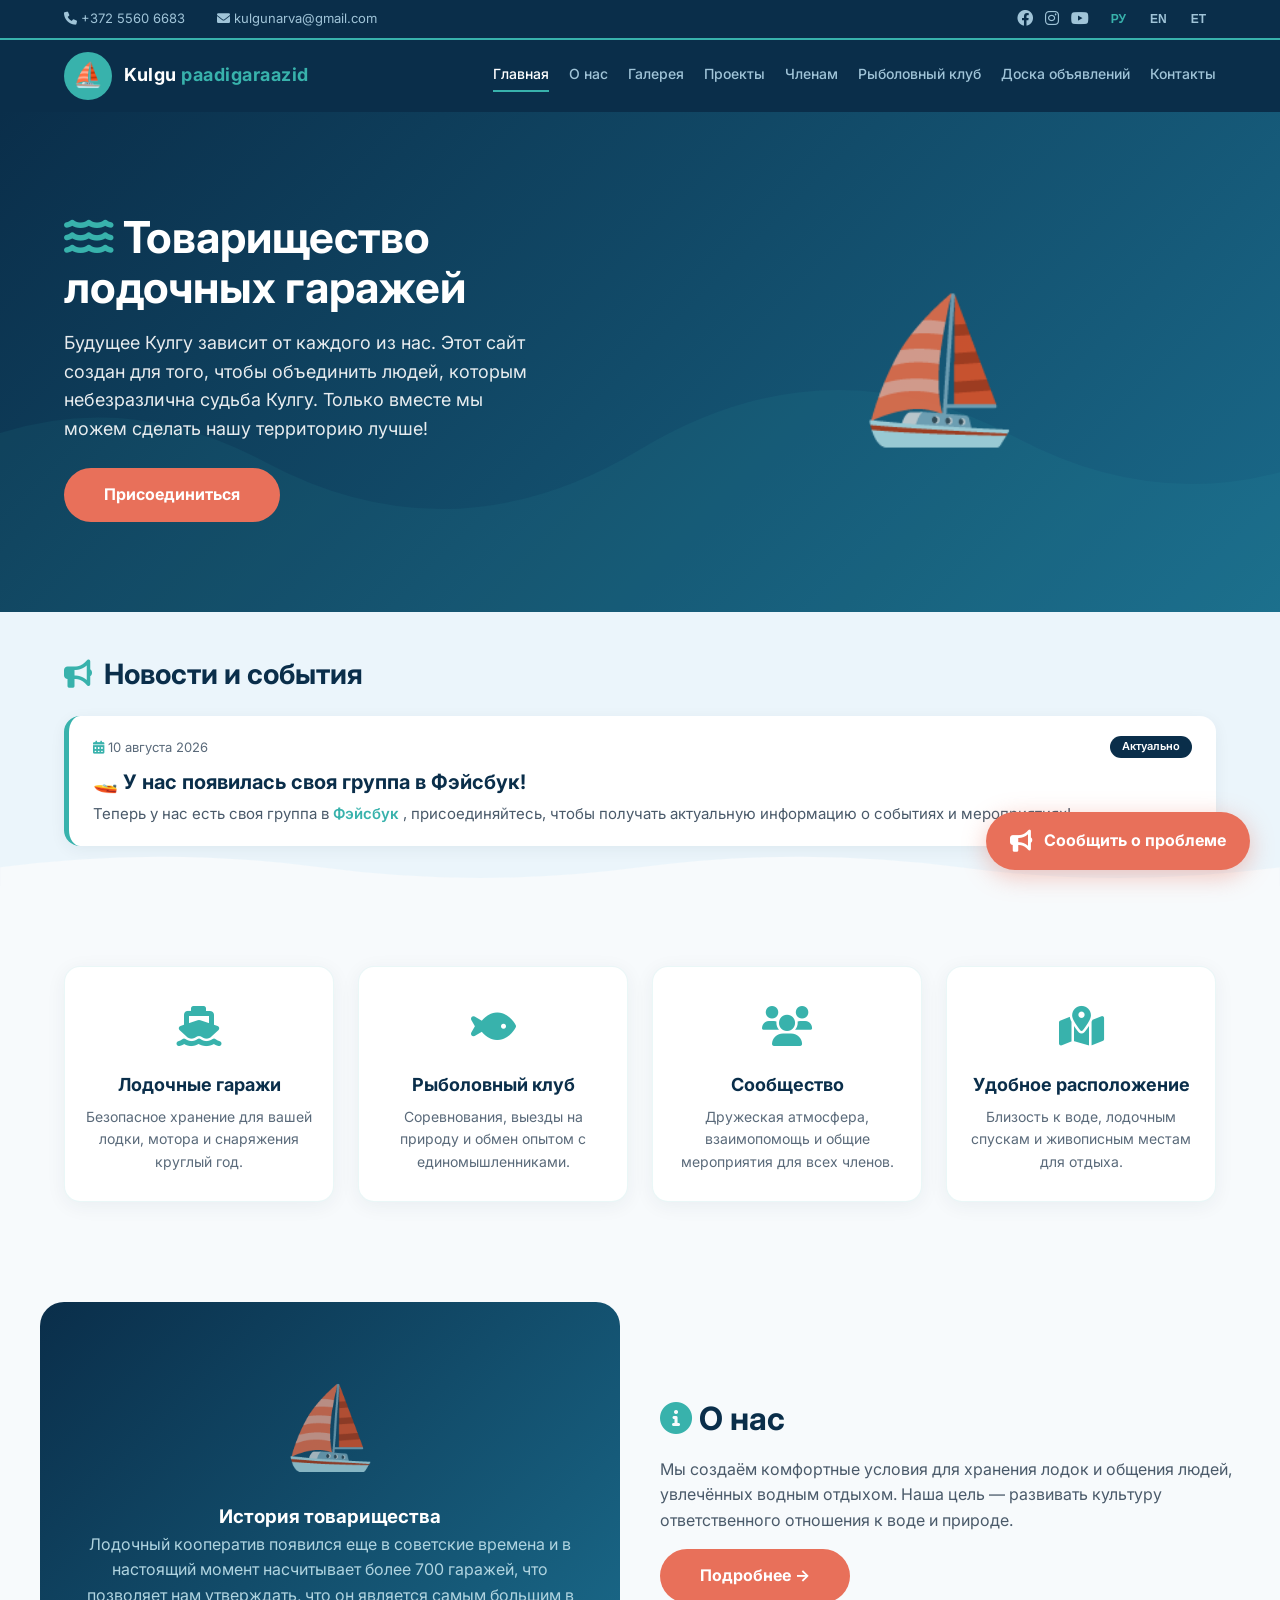
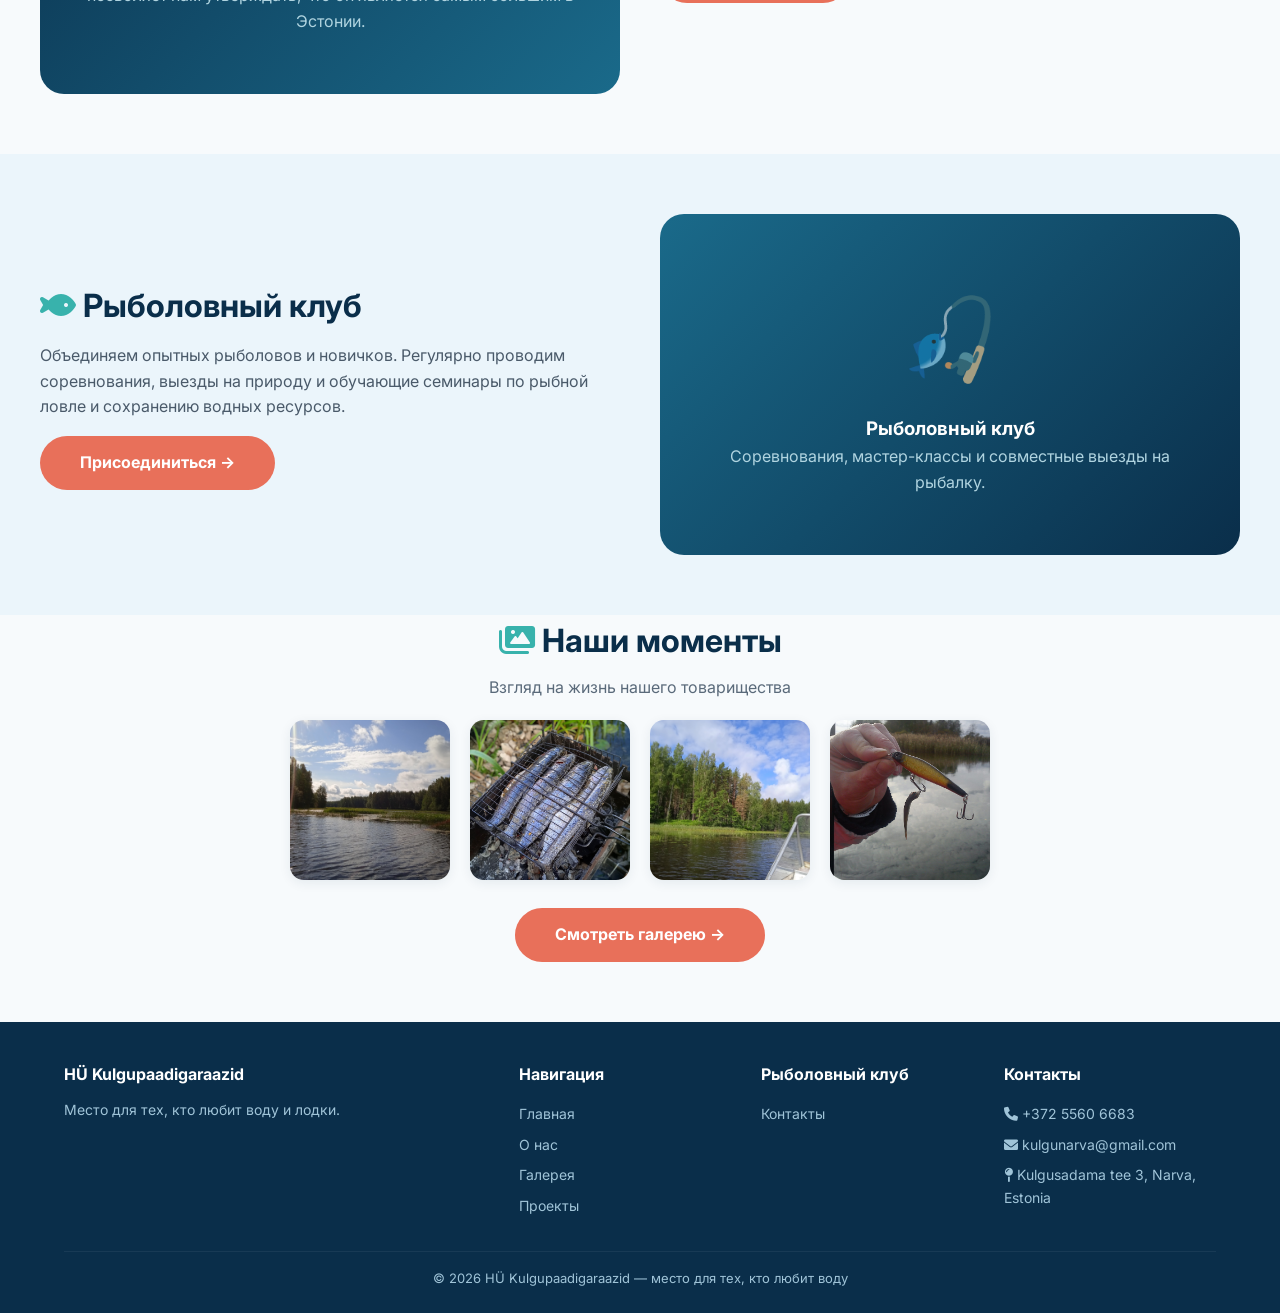
==== index.html @ 2aa431a0 "Update index.html" ====
<!DOCTYPE html>
<html lang="ru">
<head>
    <meta charset="UTF-8" />
    <meta name="viewport" content="width=device-width, initial-scale=1.0" />
    <title>HÜ Kulgu paadigaraazid — Товарищество лодочных гаражей</title>
    <link rel="icon" href="data:image/svg+xml,<svg xmlns='http://www.w3.org/2000/svg' viewBox='0 0 100 100'><text y='.9em' font-size='90'>⛵</text></svg>" />
    <link rel="preconnect" href="https://fonts.googleapis.com" />
    <link href="https://fonts.googleapis.com/css2?family=Inter:wght@400;500;600;700&display=swap" rel="stylesheet" />
    <link rel="stylesheet" href="https://cdnjs.cloudflare.com/ajax/libs/font-awesome/6.0.0-beta3/css/all.min.css" />
    <link rel="stylesheet" href="style.css" />
</head>
<body>

    <!-- ===== TOP BAR ===== -->
    <div class="top-bar">
        <div class="container">
            <div class="top-bar-left">
                <a href="#"><i class="fas fa-phone"></i> +372 5560 6683</a>
                <a href="#"><i class="fas fa-envelope"></i> kulgunarva@gmail.com</a>
            </div>
            <div class="top-bar-right">
                <div class="social-icons">
                    <a href="https://www.facebook.com/groups/2171012990297411" target="_blank"><i class="fab fa-facebook"></i></a>
                    <a href="#" target="_blank"><i class="fab fa-instagram"></i></a>
                    <a href="#" target="_blank"><i class="fab fa-youtube"></i></a>
                </div>
                <div class="lang-switch">
                    <button class="lang-btn active" data-lang="ru">РУ</button>
                    <button class="lang-btn" data-lang="en">EN</button>
                    <button class="lang-btn" data-lang="et">ET</button>
                </div>
            </div>
        </div>
    </div>

    <!-- ===== HEADER ===== -->
    <header>
        <div class="container header-inner">
            <a href="index.html" class="logo">
                <div class="logo-icon">⛵</div>
                <div class="logo-text">Kulgu<span> paadigaraazid</span></div>
            </a>
            <nav>
                <a href="index.html" class="active" data-key="nav_home">Главная</a>
                <a href="about.html" data-key="nav_about">О нас</a>
                <a href="gallery.html" data-key="nav_gallery">Галерея</a>
                <a href="projects.html" data-key="nav_projects">Проекты</a>
                <a href="members.html" data-key="nav_members">Членам</a>
                <a href="fishing-club.html" data-key="nav_fishing">Рыболовный клуб</a>
                <a href="board.html" data-key="nav_board">Доска объявлений</a>
                <a href="contacts.html" data-key="nav_contacts">Контакты</a>
            </nav>
        </div>
    </header>

    <!-- ===== HERO ===== -->
    <section class="hero">
        <div class="container">
            <div class="hero-content">
                <h1><i class="fas fa-water"></i> <span data-key="hero_title">Товарищество лодочных гаражей</span></h1>
                <p data-key="hero_desc">Будущее Кулгу зависит от каждого из нас. Этот сайт создан для того, чтобы объединить людей, которым небезразлична судьба Кулгу. Только вместе мы можем сделать нашу территорию лучше!</p>
                <a href="https://www.facebook.com/groups/2171012990297411" class="btn" data-key="hero_btn">Присоединиться</a>
            </div>
            <div class="hero-image">⛵</div>
        </div>
    </section>

    <!-- ===== НОВОСТНОЙ БЛОК (ОДНО ВЫТЯНУТОЕ ОКНО) ===== -->
    <section style="padding: 40px 0; background: #EBF5FB;">
        <div class="container">
            <h2 style="font-size:28px; color:#0A2E4A; display:flex; align-items:center; gap:12px; margin-bottom:20px;">
                <i class="fas fa-bullhorn" style="color:#38B2AC;"></i> 
                <span data-key="news_title">Новости и события</span>
            </h2>

            <div style="background:#fff; border-radius:16px; padding:20px 24px; box-shadow:0 4px 16px rgba(10,46,74,0.06); border-left:5px solid #38B2AC;">
                <div style="display:flex; justify-content:space-between; align-items:center; flex-wrap:wrap; gap:8px;">
                    <span style="font-size:13px; color:#5A6A7A;"><i class="fas fa-calendar-alt" style="color:#38B2AC;"></i> <span data-key="news_date">10 августа 2026</span></span>
                    <span style="background:#0A2E4A; color:#fff; font-size:11px; padding:2px 12px; border-radius:12px; font-weight:600;" data-key="news_tag">Актуально</span>
                </div>
                <h3 style="font-size:20px; color:#0A2E4A; margin:8px 0 4px;" data-key="news_title_main">🚤 У нас появилась своя группа в Фэйсбук!</h3>
                <p style="font-size:15px; color:#4A5A6A; margin:0;">
                    <span data-key="news_desc_main">Теперь у нас есть своя группа в </span>
                    <a href="https://www.facebook.com/groups/2171012990297411" target="_blank" style="color:#38B2AC; text-decoration:none; font-weight:600;">
                        <span data-key="news_facebook">Фэйсбук</span>
                    </a>
                    <span data-key="news_desc_end">, присоединяйтесь, чтобы получать актуальную информацию о событиях и мероприятиях!</span>
                </p>
            </div>
        </div>
    </section>

    <!-- ===== FEATURES ===== -->
    <section class="wave-section">
        <div class="container">
            <div class="features">
                <div class="feature-card">
                    <span class="icon"><i class="fas fa-ship"></i></span>
                    <h3 data-key="feat_garages">Лодочные гаражи</h3>
                    <p data-key="feat_garages_desc">Безопасное хранение для вашей лодки, мотора и снаряжения круглый год.</p>
                </div>
                <div class="feature-card">
                    <span class="icon"><i class="fas fa-fish"></i></span>
                    <h3 data-key="feat_fishing">Рыболовный клуб</h3>
                    <p data-key="feat_fishing_desc">Соревнования, выезды на природу и обмен опытом с единомышленниками.</p>
                </div>
                <div class="feature-card">
                    <span class="icon"><i class="fas fa-users"></i></span>
                    <h3 data-key="feat_community">Сообщество</h3>
                    <p data-key="feat_community_desc">Дружеская атмосфера, взаимопомощь и общие мероприятия для всех членов.</p>
                </div>
                <div class="feature-card">
                    <span class="icon"><i class="fas fa-map-marked-alt"></i></span>
                    <h3 data-key="feat_location">Удобное расположение</h3>
                    <p data-key="feat_location_desc">Близость к воде, лодочным спускам и живописным местам для отдыха.</p>
                </div>
            </div>
        </div>
    </section>

    <!-- ===== SPLIT SECTION: О НАС ===== -->
    <section>
        <div class="container split-section">
            <div class="split-image">
                <div class="big-icon">⛵</div>
                <h3 style="color:#fff; margin-top:12px;" data-key="split_title">История товарищества</h3>
                <p style="color:#B0D4E0;" data-key="split_desc">Лодочный кооператив появился еще в советские времена и в настоящий момент насчитывает более 700 гаражей, что позволяет нам утверждать, что он является самым большим в Эстонии.</p>
            </div>
            <div class="split-text">
                <h2><i class="fas fa-info-circle"></i> <span data-key="split_about_title">О нас</span></h2>
                <p data-key="split_about_text">Мы создаём комфортные условия для хранения лодок и общения людей, увлечённых водным отдыхом. Наша цель — развивать культуру ответственного отношения к воде и природе.</p>
                <a href="about.html" class="btn" data-key="split_about_btn">Подробнее →</a>
            </div>
        </div>
    </section>

    <!-- ===== SPLIT SECTION: РЫБОЛОВНЫЙ КЛУБ (reverse) ===== -->
    <section style="background:#EBF5FB;">
        <div class="container split-section reverse">
            <div class="split-image" style="background:linear-gradient(135deg, #1A6A8A, #0A2E4A);">
                <div class="big-icon">🎣</div>
                <h3 style="color:#fff; margin-top:12px;" data-key="split_fishing_title">Рыболовный клуб</h3>
                <p style="color:#B0D4E0;" data-key="split_fishing_desc">Соревнования, мастер-классы и совместные выезды на рыбалку.</p>
            </div>
            <div class="split-text">
                <h2><i class="fas fa-fish"></i> <span data-key="split_fishing_about">Рыболовный клуб</span></h2>
                <p data-key="split_fishing_text">Объединяем опытных рыболовов и новичков. Регулярно проводим соревнования, выезды на природу и обучающие семинары по рыбной ловле и сохранению водных ресурсов.</p>
                <a href="fishing-club.html" class="btn" data-key="split_fishing_btn">Присоединиться →</a>
            </div>
        </div>
    </section>

    <!-- ===== GALLERY PREVIEW ===== -->
    <section style="padding-bottom: 60px;">
        <div class="container" style="text-align:center;">
            <h2 style="font-size:32px; color:#0A2E4A; margin-bottom:8px;"><i class="fas fa-images" style="color:#38B2AC;"></i> <span data-key="gallery_preview_title">Наши моменты</span></h2>
            <p style="color:#5A6A7A; margin-bottom:20px;" data-key="gallery_preview_desc">Взгляд на жизнь нашего товарищества</p>
            <div style="display: grid; grid-template-columns: repeat(4, 1fr); gap: 20px; max-width: 700px; margin: 0 auto 28px;">
                <div style="overflow: hidden; border-radius: 14px; box-shadow: 0 3px 12px rgba(10, 46, 74, 0.08); aspect-ratio: 1 / 1;">
                    <img src="img/2.jpg" alt="Фото 1" style="width:100%; height:100%; object-fit:cover; display:block;" />
                </div>
                <div style="overflow: hidden; border-radius: 14px; box-shadow: 0 3px 12px rgba(10, 46, 74, 0.08); aspect-ratio: 1 / 1;">
                    <img src="img/1.jpg" alt="Фото 2" style="width:100%; height:100%; object-fit:cover; display:block;" />
                </div>
                <div style="overflow: hidden; border-radius: 14px; box-shadow: 0 3px 12px rgba(10, 46, 74, 0.08); aspect-ratio: 1 / 1;">
                    <img src="img/3.jpg" alt="Фото 3" style="width:100%; height:100%; object-fit:cover; display:block;" />
                </div>
                <div style="overflow: hidden; border-radius: 14px; box-shadow: 0 3px 12px rgba(10, 46, 74, 0.08); aspect-ratio: 1 / 1;">
                    <img src="img/4.jpg" alt="Фото 4" style="width:100%; height:100%; object-fit:cover; display:block;" />
                </div>
            </div>
            <a href="gallery.html" class="btn" data-key="gallery_preview_btn">Смотреть галерею →</a>
        </div>
    </section>

    <!-- ===== FOOTER ===== -->
    <footer>
        <div class="container">
            <div class="footer-grid">
                <div>
                    <h4>HÜ Kulgupaadigaraazid</h4>
                    <p style="font-size:14px; color:#A0C4D8;">Место для тех, кто любит воду и лодки.</p>
                </div>
                <div>
                    <h4 data-key="footer_nav">Навигация</h4>
                    <a href="index.html" data-key="nav_home">Главная</a>
                    <a href="about.html" data-key="nav_about">О нас</a>
                    <a href="gallery.html" data-key="nav_gallery">Галерея</a>
                    <a href="projects.html" data-key="nav_projects">Проекты</a>
                </div>
                <div>
                    <h4 data-key="footer_association">Рыболовный клуб</h4>
                    <a href="contacts.html" data-key="nav_contacts">Контакты</a>
                </div>
                <div>
                    <h4 data-key="footer_contact">Контакты</h4>
                    <a href="#"><i class="fas fa-phone"></i> +372 5560 6683</a>
                    <a href="#"><i class="fas fa-envelope"></i> kulgunarva@gmail.com</a>
                    <a href="#"><i class="fas fa-map-pin"></i> Kulgusadama tee 3, Narva, Estonia</a>
                </div>
            </div>
            <div class="copyright">
                © 2026 HÜ Kulgupaadigaraazid — <span data-key="footer_tagline">место для тех, кто любит воду</span>
            </div>
        </div>
    </footer>

    <!-- ===== ПЛАВАЮЩАЯ КНОПКА ===== -->
    <a href="report.html" class="floating-report-btn">
        <i class="fas fa-bullhorn"></i>
        <span data-key="report_btn">Сообщить о проблеме</span>
    </a>

    <script>
        // ===== МУЛЬТИЯЗЫЧНОСТЬ =====
        const translations = {
            ru: {
                nav_home: 'Главная',
                nav_about: 'О нас',
                nav_gallery: 'Галерея',
                nav_projects: 'Проекты',
                nav_members: 'Членам',
                nav_fishing: 'Рыболовный клуб',
                nav_board: 'Доска объявлений',
                nav_contacts: 'Контакты',
                hero_title: 'Товарищество лодочных гаражей',
                hero_desc: 'Будущее Кулгу зависит от каждого из нас. Этот сайт создан для того, чтобы объединить людей, которым небезразлична судьба Кулгу. Только вместе мы можем сделать нашу территорию лучше!',
                hero_btn: 'Присоединиться',
                feat_garages: 'Лодочные гаражи',
                feat_garages_desc: 'Безопасное хранение для вашей лодки, мотора и снаряжения круглый год.',
                feat_fishing: 'Рыболовный клуб',
                feat_fishing_desc: 'Соревнования, выезды на природу и обмен опытом с единомышленниками.',
                feat_community: 'Сообщество',
                feat_community_desc: 'Дружеская атмосфера, взаимопомощь и общие мероприятия для всех членов.',
                feat_location: 'Удобное расположение',
                feat_location_desc: 'Близость к воде, лодочным спускам и живописным местам для отдыха.',
                split_title: 'История товарищества',
                split_desc: 'Лодочный кооператив появился еще в советские времена и в настоящий момент насчитывает более 700 гаражей, что позволяет нам утверждать, что он является самым большим в Эстонии.',
                split_about_title: 'О нас',
                split_about_text: 'Мы создаём комфортные условия для хранения лодок и общения людей, увлечённых водным отдыхом. Наша цель — развивать культуру ответственного отношения к воде и природе.',
                split_about_btn: 'Подробнее →',
                split_fishing_title: 'Рыболовный клуб',
                split_fishing_desc: 'Соревнования, мастер-классы и совместные выезды на рыбалку.',
                split_fishing_about: 'Рыболовный клуб',
                split_fishing_text: 'Объединяем опытных рыболовов и новичков. Регулярно проводим соревнования, выезды на природу и обучающие семинары по рыбной ловле и сохранению водных ресурсов.',
                split_fishing_btn: 'Присоединиться →',
                gallery_preview_title: 'Наши моменты',
                gallery_preview_desc: 'Взгляд на жизнь нашего товарищества',
                gallery_preview_btn: 'Смотреть галерею →',
                footer_nav: 'Навигация',
                footer_association: 'Рыболовный клуб',
                footer_contact: 'Контакты',
                footer_tagline: 'место для тех, кто любит воду',
                report_btn: 'Сообщить о проблеме',
                // ===== НОВОСТНОЙ БЛОК =====
                news_title: 'Новости и события',
                news_date: '10 августа 2026',
                news_tag: 'Актуально',
                news_title_main: '🚤 У нас появилась своя группа в Фэйсбук!',
                news_desc_main: 'Теперь у нас есть своя группа в ',
                news_facebook: 'Фэйсбук',
                news_desc_end: ', присоединяйтесь, чтобы получать актуальную информацию о событиях и мероприятиях!'
            },
            en: {
                nav_home: 'Home',
                nav_about: 'About',
                nav_gallery: 'Gallery',
                nav_projects: 'Projects',
                nav_members: 'For Members',
                nav_fishing: 'Fishing Club',
                nav_board: 'Board',
                nav_contacts: 'Contacts',
                hero_title: 'Boat Garage Association',
                hero_desc: "Kulgu's future depends on each and every one of us. This website was created to bring together people who care about the future of Kulgu. Only by working together can we make our community a better place!",
                hero_btn: 'Join',
                feat_garages: 'Boat Garages',
                feat_garages_desc: 'Safe storage for your boat, engine and equipment all year round.',
                feat_fishing: 'Fishing Club',
                feat_fishing_desc: 'Competitions, trips to nature and exchange of experience with like-minded people.',
                feat_community: 'Community',
                feat_community_desc: 'Friendly atmosphere, mutual assistance and joint events for all members.',
                feat_location: 'Convenient Location',
                feat_location_desc: 'Proximity to water, boat launches and picturesque spots for recreation.',
                split_title: 'History of the Association',
                split_desc: 'Founded during the Soviet era, the boat cooperative now comprises more than 700 boat garages, making it the largest of its kind in Estonia.',
                split_about_title: 'About Us',
                split_about_text: 'We create comfortable conditions for storing boats and communication of people passionate about water recreation. Our goal is to develop a culture of responsible attitude to water and nature.',
                split_about_btn: 'Read more →',
                split_fishing_title: 'Fishing Club',
                split_fishing_desc: 'Competitions, master classes and joint fishing trips.',
                split_fishing_about: 'Fishing Club',
                split_fishing_text: 'Uniting experienced fishermen and beginners. We regularly hold competitions, trips to nature and training seminars on fishing and conservation of water resources.',
                split_fishing_btn: 'Join →',
                gallery_preview_title: 'Our Moments',
                gallery_preview_desc: 'A look at the life of our association',
                gallery_preview_btn: 'View gallery →',
                footer_nav: 'Navigation',
                footer_association: 'Fishing Club',
                footer_contact: 'Contacts',
                footer_tagline: 'a place for those who love water',
                report_btn: 'Report a problem',
                // ===== NEWS BLOCK =====
                news_title: 'News and Events',
                news_date: 'August 10, 2026',
                news_tag: 'Actual',
                news_title_main: '🚤 We have our own Facebook group!',
                news_desc_main: 'We now have our own group on ',
                news_facebook: 'Facebook',
                news_desc_end: ', join us to stay updated on events and activities!'
            },
            et: {
                nav_home: 'Avaleht',
                nav_about: 'Meist',
                nav_gallery: 'Galerii',
                nav_projects: 'Projektid',
                nav_members: 'Liikmetele',
                nav_fishing: 'Kalastusklubi',
                nav_board: 'Kuulutuste tahvel',
                nav_contacts: 'Kontaktid',
                hero_title: 'Kulgupaadigaraazide ühistu',
                hero_desc: 'Kulgu tulevik sõltub meist kõigist. See veebileht on loodud selleks, et tuua kokku inimesed, kellele Kulgu käekäik läheb korda. Ainult üheskoos suudame muuta meie ühise kodukoha paremaks!',
                hero_btn: 'Liitu',
                feat_garages: 'Paadigaraažid',
                feat_garages_desc: 'Turvaline hoiukoht teie paadile, mootorile ja varustusele aastaringselt.',
                feat_fishing: 'Kalastusklubi',
                feat_fishing_desc: 'Võistlused, loodusretked ja kogemuste vahetus mõttekaaslastega.',
                feat_community: 'Kogukond',
                feat_community_desc: 'Sõbralik õhkkond, vastastikune abi ja ühised üritused kõigile liikmetele.',
                feat_location: 'Mugav asukoht',
                feat_location_desc: 'Lähedus veele, paadisildadele ja maalilistele puhkepaikadele.',
                split_title: 'Ühistu ajalugu',
                split_desc: 'Nõukogude ajal rajatud paadigaraažide ühistusse kuulub tänapäeval üle 700 garaaži, mistõttu võib seda pidada Eesti suurimaks paadigaraažide ühistuks.',
                split_about_title: 'Meist',
                split_about_text: 'Loome mugavaid tingimusi paatide hoidmiseks ja veespordist huvitatud inimeste suhtlemiseks. Meie eesmärk on arendada vastutustundlikku suhtumist vette ja loodusesse.',
                split_about_btn: 'Loe edasi →',
                split_fishing_title: 'Kalastusklubi',
                split_fishing_desc: 'Võistlused, meistriklassid ja ühised kalareisid.',
                split_fishing_about: 'Kalastusklubi',
                split_fishing_text: 'Ühendame kogenud kalastajaid ja algajaid. Korraldame regulaarselt võistlusi, loodusretki ja koolitusseminare kalapüügi ja veekogude kaitse teemadel.',
                split_fishing_btn: 'Liitu →',
                gallery_preview_title: 'Meie hetked',
                gallery_preview_desc: 'Pilguheit meie ühistu ellu',
                gallery_preview_btn: 'Vaata galeriid →',
                footer_nav: 'Navigatsioon',
                footer_association: 'Kalastusklubi',
                footer_contact: 'Kontaktid',
                footer_tagline: 'koht neile, kes armastavad vett',
                report_btn: 'Teata probleemist',
                // ===== UUDISED =====
                news_title: 'Uudised ja sündmused',
                news_date: '10. august 2026',
                news_tag: 'Aktuaalne',
                news_title_main: '🚤 Meil on oma Facebooki grupp!',
                news_desc_main: 'Meil on nüüd oma grupp ',
                news_facebook: 'Facebookis',
                news_desc_end: ', liitu, et olla kursis sündmuste ja tegevustega!'
            }
        };

        let currentLang = 'ru';

        function setLanguage(lang) {
            currentLang = lang;
            const t = translations[lang];
            document.querySelectorAll('[data-key]').forEach(el => {
                const key = el.getAttribute('data-key');
                if (t[key]) {
                    el.textContent = t[key];
                }
            });
            document.querySelectorAll('.lang-btn').forEach(btn => {
                btn.classList.toggle('active', btn.getAttribute('data-lang') === lang);
            });
            document.documentElement.lang = lang;
            localStorage.setItem('preferredLanguage', lang);
        }

        document.addEventListener('DOMContentLoaded', function() {
            const savedLang = localStorage.getItem('preferredLanguage');
            if (savedLang && translations[savedLang]) {
                setLanguage(savedLang);
            } else {
                setLanguage('ru');
            }
        });

        document.querySelectorAll('.lang-btn').forEach(btn => {
            btn.addEventListener('click', () => {
                setLanguage(btn.getAttribute('data-lang'));
            });
        });
    </script>
</body>
</html>
---- style.css ----
/* ===== FONTS ===== */
@import url('https://fonts.googleapis.com/css2?family=Inter:wght@400;500;600;700&display=swap');

/* ===== RESET & BASE ===== */
* {
    margin: 0;
    padding: 0;
    box-sizing: border-box;
}
body {
    font-family: 'Inter', -apple-system, sans-serif;
    background: #F7FAFC;
    color: #1A202C;
    line-height: 1.6;
}
.container {
    max-width: 1200px;
    margin: 0 auto;
    padding: 0 24px;
}

/* ===== TOP BAR ===== */
.top-bar {
    background: #0A2E4A;
    color: #A0C4D8;
    font-size: 13px;
    padding: 6px 0;
    border-bottom: 2px solid #38B2AC;
}
.top-bar .container {
    display: flex;
    justify-content: space-between;
    align-items: center;
    flex-wrap: wrap;
    gap: 8px;
}
.top-bar a {
    color: #A0C4D8;
    text-decoration: none;
    margin-right: 16px;
    transition: 0.2s;
}
.top-bar a:hover { color: #38B2AC; }
.top-bar-left {
    display: flex;
    align-items: center;
    flex-wrap: wrap;
    gap: 4px 16px;
}
.top-bar-right {
    display: flex;
    align-items: center;
    gap: 12px;
}
.top-bar-right .social-icons {
    display: flex;
    gap: 12px;
}
.top-bar-right .social-icons a {
    color: #A0C4D8;
    font-size: 16px;
    transition: 0.2s;
    margin: 0;
}
.top-bar-right .social-icons a:hover {
    color: #38B2AC;
    transform: scale(1.1);
}
.top-bar .lang-switch {
    display: flex;
    gap: 4px;
}
.top-bar .lang-btn {
    background: transparent;
    border: none;
    color: #A0C4D8;
    padding: 0 10px;
    cursor: pointer;
    font-weight: 600;
    font-size: 12px;
    text-transform: uppercase;
    transition: 0.2s;
}
.top-bar .lang-btn.active {
    color: #38B2AC;
}
.top-bar .lang-btn:hover {
    color: #fff;
}

/* ===== HEADER ===== */
header {
    background: #0A2E4A;
    padding: 12px 0;
    position: sticky;
    top: 0;
    z-index: 100;
}
.header-inner {
    display: flex;
    justify-content: space-between;
    align-items: center;
    flex-wrap: wrap;
    gap: 16px;
}
.logo {
    display: flex;
    align-items: center;
    gap: 12px;
    text-decoration: none;
}
.logo-icon {
    width: 48px;
    height: 48px;
    background: #38B2AC;
    border-radius: 50%;
    display: flex;
    align-items: center;
    justify-content: center;
    font-size: 24px;
    color: #fff;
}
.logo-text {
    color: #fff;
    font-weight: 700;
    font-size: 18px;
    letter-spacing: 0.5px;
}
.logo-text span {
    color: #38B2AC;
}

nav {
    display: flex;
    flex-wrap: wrap;
    gap: 4px 20px;
}
nav a {
    color: #A0C4D8;
    text-decoration: none;
    font-weight: 500;
    font-size: 14px;
    transition: 0.2s;
    padding: 4px 0;
    border-bottom: 2px solid transparent;
}
nav a:hover,
nav a.active {
    color: #fff;
    border-bottom-color: #38B2AC;
}

/* ===== HERO ===== */
.hero {
    background: linear-gradient(135deg, #0A2E4A 0%, #1A6A8A 100%);
    padding: 80px 0 70px;
    color: #fff;
    position: relative;
    overflow: hidden;
    min-height: 500px;
    display: flex;
    align-items: center;
}
.hero::before {
    content: "";
    position: absolute;
    inset: 0;
    background: url("data:image/svg+xml,%3Csvg xmlns='http://www.w3.org/2000/svg' viewBox='0 0 1200 400'%3E%3Cpath d='M0 300 Q150 200 300 280 Q450 360 600 270 Q750 180 900 260 Q1050 340 1200 250 L1200 400 L0 400 Z' fill='rgba(56,178,172,0.08)'/%3E%3C/svg%3E") no-repeat bottom;
    background-size: cover;
}
.hero .container {
    position: relative;
    z-index: 2;
    display: grid;
    grid-template-columns: 1fr 1fr;
    gap: 40px;
    align-items: center;
}
.hero-content h1 {
    font-size: 44px;
    font-weight: 700;
    line-height: 1.15;
    margin-bottom: 16px;
}
.hero-content h1 i {
    color: #38B2AC;
}
.hero-content p {
    font-size: 18px;
    opacity: 0.9;
    max-width: 480px;
    margin-bottom: 24px;
}
.hero-image {
    text-align: center;
    font-size: 140px;
    opacity: 0.8;
    animation: float 4s ease-in-out infinite;
}
@keyframes float {
    0%, 100% { transform: translateY(0px) rotate(-2deg); }
    50% { transform: translateY(-16px) rotate(2deg); }
}
.hero .btn {
    background: #E8705A;
    color: #fff;
    border: none;
    padding: 14px 40px;
    border-radius: 50px;
    font-weight: 700;
    font-size: 16px;
    cursor: pointer;
    transition: 0.3s;
    display: inline-block;
    text-decoration: none;
}
.hero .btn:hover {
    background: #d45a44;
    transform: scale(1.03);
}

/* ===== BUTTONS ===== */
.btn {
    display: inline-block;
    background: #E8705A;
    color: #fff;
    padding: 14px 40px;
    border-radius: 50px;
    font-weight: 700;
    font-size: 16px;
    cursor: pointer;
    transition: 0.3s;
    text-decoration: none;
    border: none;
}
.btn:hover {
    background: #d45a44;
    transform: scale(1.03);
}

/* ===== WAVES SECTION ===== */
.wave-section {
    position: relative;
    background: #F7FAFC;
    padding: 60px 0 40px;
}
.wave-section::before {
    content: "";
    position: absolute;
    top: -40px;
    left: 0;
    right: 0;
    height: 40px;
    background: url("data:image/svg+xml,%3Csvg xmlns='http://www.w3.org/2000/svg' viewBox='0 0 1200 40'%3E%3Cpath d='M0 20 Q150 0 300 20 Q450 40 600 20 Q750 0 900 20 Q1050 40 1200 20 L1200 40 L0 40 Z' fill='%23F7FAFC'/%3E%3C/svg%3E") no-repeat top;
    background-size: cover;
}

/* ===== FEATURES ===== */
.features {
    display: grid;
    grid-template-columns: repeat(auto-fit, minmax(200px, 1fr));
    gap: 24px;
    margin-top: 20px;
}
.feature-card {
    background: #fff;
    padding: 28px 20px;
    border-radius: 16px;
    text-align: center;
    box-shadow: 0 4px 20px rgba(10, 46, 74, 0.06);
    transition: 0.3s;
    border: 1px solid rgba(56, 178, 172, 0.1);
}
.feature-card:hover {
    transform: translateY(-6px);
    box-shadow: 0 8px 32px rgba(10, 46, 74, 0.10);
    border-color: #38B2AC;
}
.feature-card .icon {
    font-size: 40px;
    color: #38B2AC;
    margin-bottom: 12px;
    display: block;
}
.feature-card h3 {
    font-size: 18px;
    color: #0A2E4A;
    margin-bottom: 6px;
}
.feature-card p {
    font-size: 14px;
    color: #5A6A7A;
}

/* ===== SPLIT SECTION ===== */
.split-section {
    display: grid;
    grid-template-columns: 1fr 1fr;
    gap: 40px;
    align-items: center;
    padding: 60px 0;
}
.split-section.reverse {
    direction: rtl;
}
.split-section.reverse > * {
    direction: ltr;
}
.split-image {
    background: linear-gradient(135deg, #0A2E4A, #1A6A8A);
    border-radius: 24px;
    padding: 60px 40px;
    color: #fff;
    text-align: center;
    min-height: 280px;
    display: flex;
    flex-direction: column;
    justify-content: center;
}
.split-image .big-icon {
    font-size: 80px;
    opacity: 0.7;
}
.split-text h2 {
    font-size: 32px;
    color: #0A2E4A;
    margin-bottom: 12px;
}
.split-text h2 i {
    color: #38B2AC;
}
.split-text p {
    color: #4A5A6A;
    margin-bottom: 16px;
}

/* ===== GALLERY PREVIEW ===== */
.gallery-preview {
    display: grid;
    grid-template-columns: repeat(4, 1fr);
    gap: 12px;
}
.gallery-preview .item {
    background: #0A2E4A;
    border-radius: 12px;
    height: 120px;
    display: flex;
    align-items: center;
    justify-content: center;
    color: #fff;
    font-size: 40px;
    opacity: 0.6;
    transition: 0.3s;
}
.gallery-preview .item:hover {
    opacity: 1;
    transform: scale(1.03);
}

/* ===== GALLERY GRID ===== */
.gallery-grid {
    display: grid;
    grid-template-columns: repeat(auto-fit, minmax(220px, 1fr));
    gap: 16px;
}
.gallery-item {
    overflow: hidden;
    border-radius: 16px;
    box-shadow: 0 4px 12px rgba(13, 59, 102, 0.06);
    transition: 0.35s;
}
.gallery-item img {
    width: 100%;
    height: 220px;
    object-fit: cover;
    display: block;
    transition: 0.4s;
}
.gallery-item:hover {
    transform: scale(1.02);
    box-shadow: 0 8px 24px rgba(13, 59, 102, 0.12);
}
.gallery-item:hover img {
    transform: scale(1.05);
}

/* ===== CONTACT ===== */
.contact-grid {
    display: grid;
    grid-template-columns: repeat(auto-fit, minmax(220px, 1fr));
    gap: 24px;
}
.contact-item {
    background: #fff;
    padding: 24px;
    border-radius: 16px;
    text-align: center;
    box-shadow: 0 4px 12px rgba(0,0,0,0.03);
    border: 1px solid rgba(46, 196, 182, 0.15);
}
.contact-item i {
    font-size: 34px;
    color: #2EC4B6;
    margin-bottom: 10px;
}
.contact-item h4 {
    font-family: 'Playfair Display', serif;
    color: #0D3B66;
    margin-bottom: 4px;
}
.contact-item a {
    color: #0D3B66;
    text-decoration: none;
}
.contact-item a:hover {
    color: #1A6A8A;
    text-decoration: underline;
}

/* ===== FOOTER ===== */
footer {
    background: #0A2E4A;
    color: #A0C4D8;
    padding: 40px 0 24px;
}
.footer-grid {
    display: grid;
    grid-template-columns: 2fr 1fr 1fr 1fr;
    gap: 30px;
    margin-bottom: 30px;
}
footer h4 {
    color: #fff;
    margin-bottom: 12px;
    font-size: 16px;
}
footer a {
    color: #A0C4D8;
    text-decoration: none;
    display: block;
    padding: 4px 0;
    font-size: 14px;
    transition: 0.2s;
}
footer a:hover { color: #38B2AC; }
.copyright {
    border-top: 1px solid rgba(255,255,255,0.06);
    padding-top: 16px;
    text-align: center;
    font-size: 13px;
}

/* ===== FLOATING REPORT BUTTON ===== */
.floating-report-btn {
    position: fixed;
    bottom: 30px;
    right: 30px;
    background: #E8705A;
    color: #fff;
    padding: 16px 24px;
    border-radius: 60px;
    font-weight: 700;
    font-size: 16px;
    text-decoration: none;
    box-shadow: 0 6px 24px rgba(232, 112, 90, 0.40);
    z-index: 999;
    display: flex;
    align-items: center;
    gap: 12px;
    transition: 0.3s;
    border: none;
    cursor: pointer;
}
.floating-report-btn:hover {
    background: #d45a44;
    transform: scale(1.05);
    box-shadow: 0 8px 32px rgba(232, 112, 90, 0.50);
}
.floating-report-btn i {
    font-size: 22px;
}

/* ===== RESPONSIVE ===== */
@media (max-width: 900px) {
    .hero .container {
        grid-template-columns: 1fr;
        text-align: center;
    }
    .hero-content p { margin: 0 auto 24px; }
    .hero-image { font-size: 80px; }
    .split-section,
    .split-section.reverse {
        grid-template-columns: 1fr;
        direction: ltr;
    }
    .footer-grid {
        grid-template-columns: 1fr 1fr !important;
    }
    .gallery-preview {
        grid-template-columns: repeat(2, 1fr);
    }
}

@media (max-width: 600px) {
    .hero-content h1 { font-size: 30px; }
    .top-bar .container {
        flex-direction: column;
        align-items: center;
        gap: 6px;
    }
    .top-bar-left {
        justify-content: center;
    }
    .top-bar-right {
        justify-content: center;
        flex-wrap: wrap;
    }
    .footer-grid {
        grid-template-columns: 1fr !important;
    }
    .gallery-preview {
        grid-template-columns: 1fr 1fr;
    }
    .gallery-preview .item { height: 80px; font-size: 28px; }
    .floating-report-btn {
        padding: 12px 16px;
        font-size: 13px;
        bottom: 16px;
        right: 16px;
        border-radius: 50px;
    }
    .floating-report-btn span {
        display: none;
    }
    .floating-report-btn i {
        font-size: 20px;
    }
}
/* ===== CONTACTS PAGE ===== */
.contacts-header {
    padding: 40px 0 20px;
}
.contacts-header h1 {
    font-size: 36px;
    color: #0A2E4A;
}
.contacts-header h1 i {
    color: #38B2AC;
}

.contacts-grid {
    display: grid;
    grid-template-columns: 1fr 1fr;
    gap: 30px;
    padding: 20px 0 60px;
}
.contacts-grid .full-width {
    grid-column: 1 / -1;
}

.contact-card {
    background: #fff;
    padding: 24px 28px;
    border-radius: 16px;
    box-shadow: 0 4px 20px rgba(10, 46, 74, 0.06);
    border: 1px solid rgba(56, 178, 172, 0.10);
    transition: 0.3s;
}
.contact-card:hover {
    box-shadow: 0 8px 32px rgba(10, 46, 74, 0.10);
    border-color: #38B2AC;
}
.contact-card h3 {
    font-size: 20px;
    color: #0A2E4A;
    margin-bottom: 14px;
    display: flex;
    align-items: center;
    gap: 10px;
}
.contact-card h3 i {
    color: #38B2AC;
    font-size: 22px;
    width: 28px;
}
.contact-card .item {
    display: flex;
    align-items: flex-start;
    gap: 12px;
    padding: 6px 0;
    font-size: 15px;
    color: #2D3748;
}
.contact-card .item i {
    color: #38B2AC;
    width: 20px;
    margin-top: 3px;
    font-size: 15px;
}
.contact-card .item a {
    color: #2D3748;
    text-decoration: none;
    transition: 0.2s;
}
.contact-card .item a:hover {
    color: #38B2AC;
}
.contact-card .note {
    font-size: 13px;
    color: #5A6A7A;
    font-style: italic;
    margin-top: 6px;
    padding: 8px 12px;
    background: #F0F7FA;
    border-radius: 8px;
}

@media (max-width: 900px) {
    .contacts-grid {
        grid-template-columns: 1fr;
    }
    .contacts-grid .full-width {
        grid-column: 1;
    }
}

@media (max-width: 600px) {
    .contacts-header h1 {
        font-size: 28px;
    }
    .contact-card .item {
        flex-wrap: wrap;
    }
}
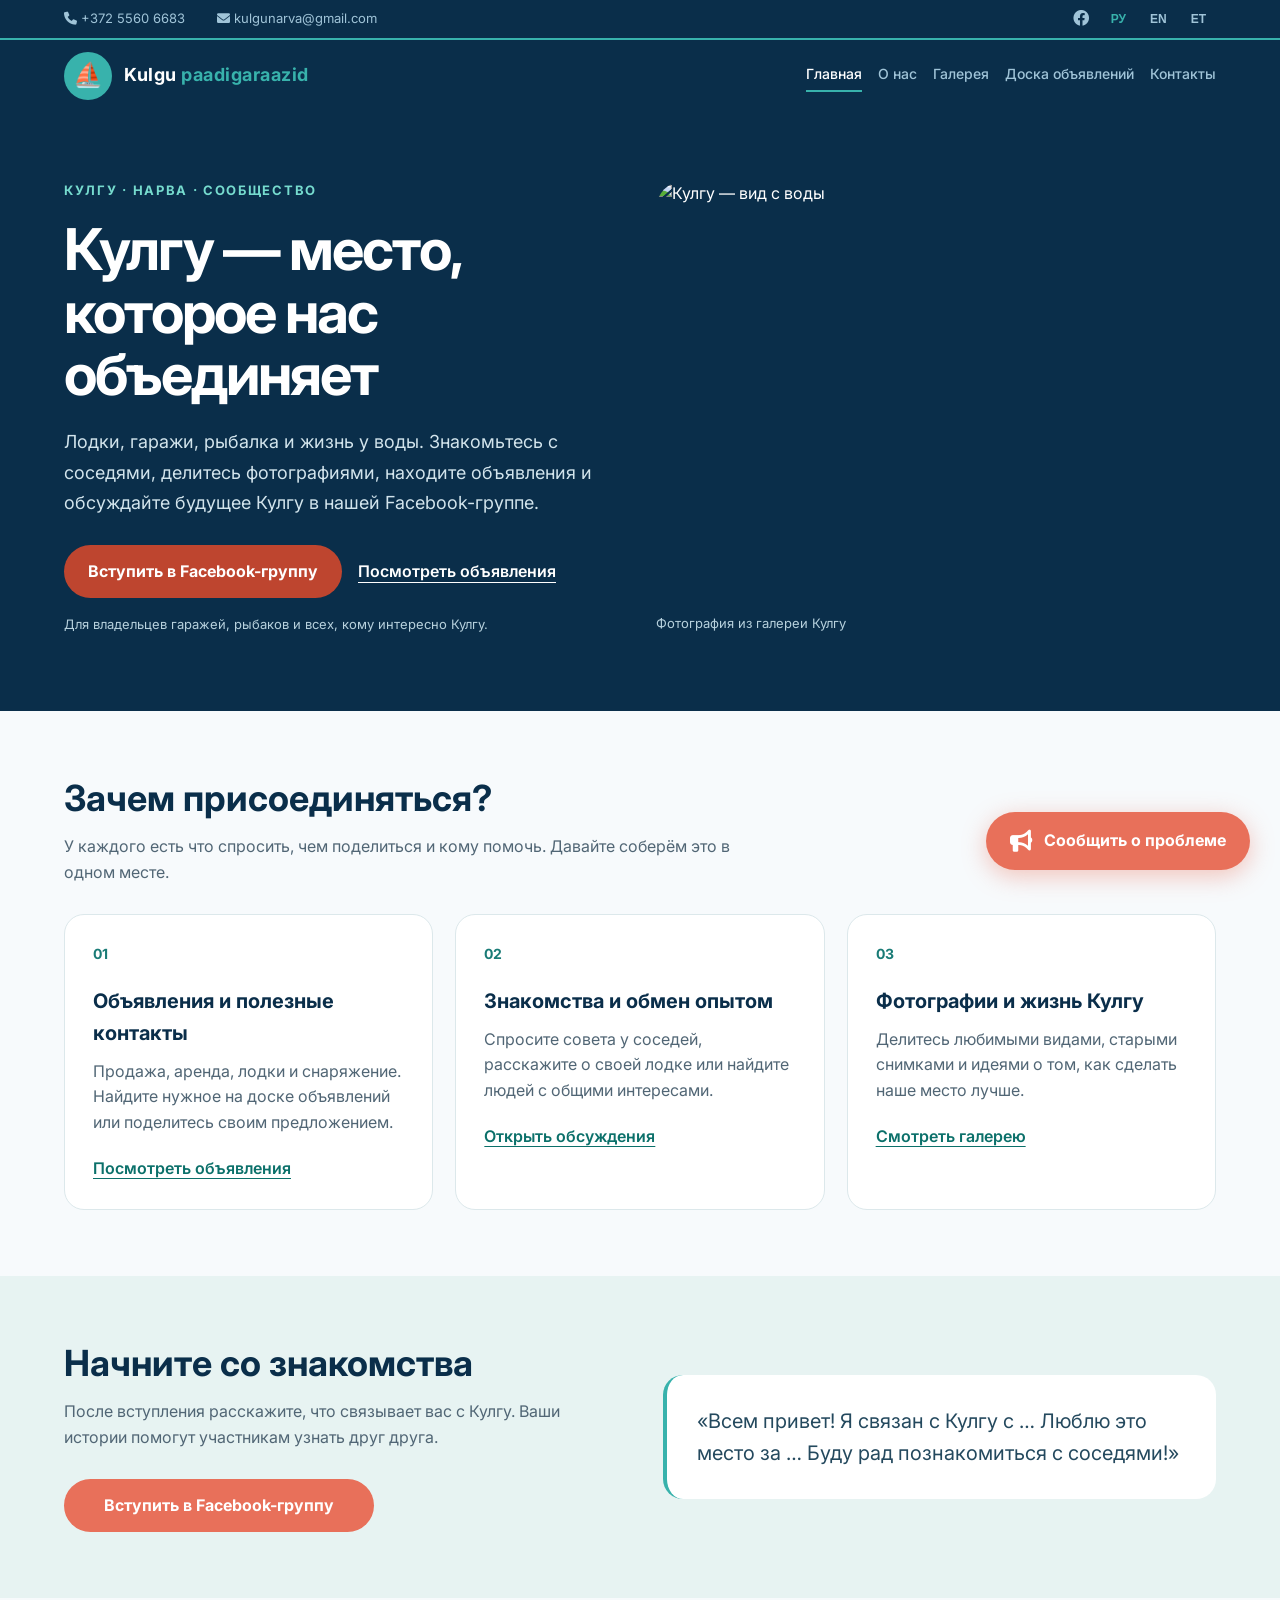
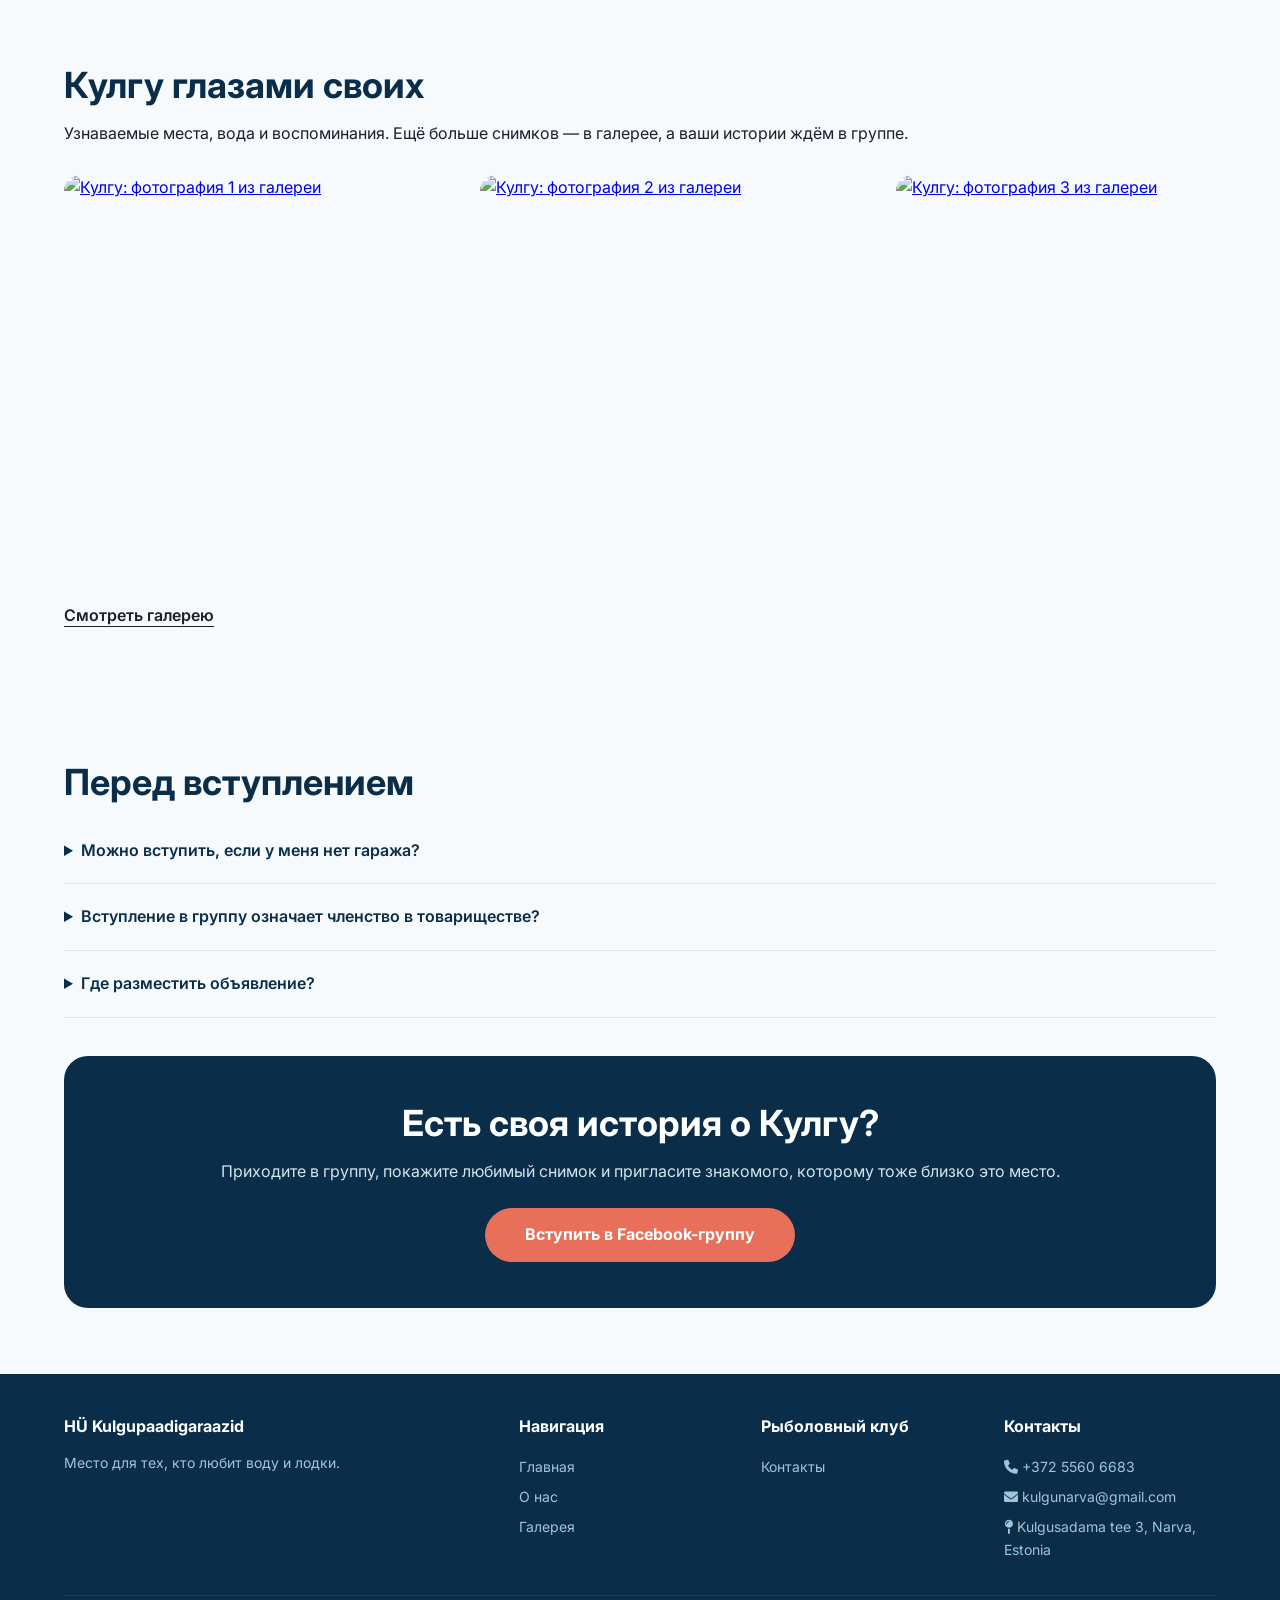
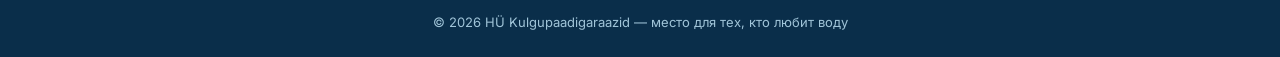
==== commit 90f885d3: "Add files via upload" ====
--- a/index.html
+++ b/index.html
@@ -3,27 +3,27 @@
 <head>
     <meta charset="UTF-8" />
     <meta name="viewport" content="width=device-width, initial-scale=1.0" />
-    <title>HÜ Kulgu paadigaraazid — Товарищество лодочных гаражей</title>
+    <title>Кулгу, Нарва — лодки, гаражи и сообщество</title><meta name="description" content="Кулгу в Нарве: лодочные гаражи, рыбалка и сообщество. Присоединяйтесь к Facebook-группе, смотрите фотографии и объявления.">
     <link rel="icon" href="data:image/svg+xml,<svg xmlns='http://www.w3.org/2000/svg' viewBox='0 0 100 100'><text y='.9em' font-size='90'>⛵</text></svg>" />
     <link rel="preconnect" href="https://fonts.googleapis.com" />
     <link href="https://fonts.googleapis.com/css2?family=Inter:wght@400;500;600;700&display=swap" rel="stylesheet" />
     <link rel="stylesheet" href="https://cdnjs.cloudflare.com/ajax/libs/font-awesome/6.0.0-beta3/css/all.min.css" />
     <link rel="stylesheet" href="style.css" />
-</head>
+<link rel="stylesheet" href="community.css"></head>
 <body>
 
     <!-- ===== TOP BAR ===== -->
     <div class="top-bar">
         <div class="container">
             <div class="top-bar-left">
-                <a href="#"><i class="fas fa-phone"></i> +372 5560 6683</a>
-                <a href="#"><i class="fas fa-envelope"></i> kulgunarva@gmail.com</a>
+                <a href="tel:+37255606683"><i class="fas fa-phone"></i> +372 5560 6683</a>
+                <a href="mailto:kulgunarva@gmail.com"><i class="fas fa-envelope"></i> kulgunarva@gmail.com</a>
             </div>
             <div class="top-bar-right">
                 <div class="social-icons">
-                    <a href="https://www.facebook.com/groups/2171012990297411" target="_blank"><i class="fab fa-facebook"></i></a>
-                    <a href="#" target="_blank"><i class="fab fa-instagram"></i></a>
-                    <a href="#" target="_blank"><i class="fab fa-youtube"></i></a>
+                    <a href="https://www.facebook.com/groups/2171012990297411" target="_blank" rel="noopener noreferrer" aria-label="Facebook — Kulgu"><i class="fab fa-facebook"></i></a>
+                    
+                    
                 </div>
                 <div class="lang-switch">
                     <button class="lang-btn active" data-lang="ru">РУ</button>
@@ -43,137 +43,18 @@
             </a>
             <nav>
                 <a href="index.html" class="active" data-key="nav_home">Главная</a>
-                <a href="about.html" data-key="nav_about">О нас</a>
+                <a href="index.html#community" data-key="nav_about">О нас</a>
                 <a href="gallery.html" data-key="nav_gallery">Галерея</a>
-                <a href="projects.html" data-key="nav_projects">Проекты</a>
-                <a href="members.html" data-key="nav_members">Членам</a>
-                <a href="fishing-club.html" data-key="nav_fishing">Рыболовный клуб</a>
+                
+                
+                
                 <a href="board.html" data-key="nav_board">Доска объявлений</a>
                 <a href="contacts.html" data-key="nav_contacts">Контакты</a>
             </nav>
         </div>
     </header>
 
-    <!-- ===== HERO ===== -->
-    <section class="hero">
-        <div class="container">
-            <div class="hero-content">
-                <h1><i class="fas fa-water"></i> <span data-key="hero_title">Товарищество лодочных гаражей</span></h1>
-                <p data-key="hero_desc">Будущее Кулгу зависит от каждого из нас. Этот сайт создан для того, чтобы объединить людей, которым небезразлична судьба Кулгу. Только вместе мы можем сделать нашу территорию лучше!</p>
-                <a href="https://www.facebook.com/groups/2171012990297411" class="btn" data-key="hero_btn">Присоединиться</a>
-            </div>
-            <div class="hero-image">⛵</div>
-        </div>
-    </section>
-
-    <!-- ===== НОВОСТНОЙ БЛОК (ОДНО ВЫТЯНУТОЕ ОКНО) ===== -->
-    <section style="padding: 40px 0; background: #EBF5FB;">
-        <div class="container">
-            <h2 style="font-size:28px; color:#0A2E4A; display:flex; align-items:center; gap:12px; margin-bottom:20px;">
-                <i class="fas fa-bullhorn" style="color:#38B2AC;"></i> 
-                <span data-key="news_title">Новости и события</span>
-            </h2>
-
-            <div style="background:#fff; border-radius:16px; padding:20px 24px; box-shadow:0 4px 16px rgba(10,46,74,0.06); border-left:5px solid #38B2AC;">
-                <div style="display:flex; justify-content:space-between; align-items:center; flex-wrap:wrap; gap:8px;">
-                    <span style="font-size:13px; color:#5A6A7A;"><i class="fas fa-calendar-alt" style="color:#38B2AC;"></i> <span data-key="news_date">10 августа 2026</span></span>
-                    <span style="background:#0A2E4A; color:#fff; font-size:11px; padding:2px 12px; border-radius:12px; font-weight:600;" data-key="news_tag">Актуально</span>
-                </div>
-                <h3 style="font-size:20px; color:#0A2E4A; margin:8px 0 4px;" data-key="news_title_main">🚤 У нас появилась своя группа в Фэйсбук!</h3>
-                <p style="font-size:15px; color:#4A5A6A; margin:0;">
-                    <span data-key="news_desc_main">Теперь у нас есть своя группа в </span>
-                    <a href="https://www.facebook.com/groups/2171012990297411" target="_blank" style="color:#38B2AC; text-decoration:none; font-weight:600;">
-                        <span data-key="news_facebook">Фэйсбук</span>
-                    </a>
-                    <span data-key="news_desc_end">, присоединяйтесь, чтобы получать актуальную информацию о событиях и мероприятиях!</span>
-                </p>
-            </div>
-        </div>
-    </section>
-
-    <!-- ===== FEATURES ===== -->
-    <section class="wave-section">
-        <div class="container">
-            <div class="features">
-                <div class="feature-card">
-                    <span class="icon"><i class="fas fa-ship"></i></span>
-                    <h3 data-key="feat_garages">Лодочные гаражи</h3>
-                    <p data-key="feat_garages_desc">Безопасное хранение для вашей лодки, мотора и снаряжения круглый год.</p>
-                </div>
-                <div class="feature-card">
-                    <span class="icon"><i class="fas fa-fish"></i></span>
-                    <h3 data-key="feat_fishing">Рыболовный клуб</h3>
-                    <p data-key="feat_fishing_desc">Соревнования, выезды на природу и обмен опытом с единомышленниками.</p>
-                </div>
-                <div class="feature-card">
-                    <span class="icon"><i class="fas fa-users"></i></span>
-                    <h3 data-key="feat_community">Сообщество</h3>
-                    <p data-key="feat_community_desc">Дружеская атмосфера, взаимопомощь и общие мероприятия для всех членов.</p>
-                </div>
-                <div class="feature-card">
-                    <span class="icon"><i class="fas fa-map-marked-alt"></i></span>
-                    <h3 data-key="feat_location">Удобное расположение</h3>
-                    <p data-key="feat_location_desc">Близость к воде, лодочным спускам и живописным местам для отдыха.</p>
-                </div>
-            </div>
-        </div>
-    </section>
-
-    <!-- ===== SPLIT SECTION: О НАС ===== -->
-    <section>
-        <div class="container split-section">
-            <div class="split-image">
-                <div class="big-icon">⛵</div>
-                <h3 style="color:#fff; margin-top:12px;" data-key="split_title">История товарищества</h3>
-                <p style="color:#B0D4E0;" data-key="split_desc">Лодочный кооператив появился еще в советские времена и в настоящий момент насчитывает более 700 гаражей, что позволяет нам утверждать, что он является самым большим в Эстонии.</p>
-            </div>
-            <div class="split-text">
-                <h2><i class="fas fa-info-circle"></i> <span data-key="split_about_title">О нас</span></h2>
-                <p data-key="split_about_text">Мы создаём комфортные условия для хранения лодок и общения людей, увлечённых водным отдыхом. Наша цель — развивать культуру ответственного отношения к воде и природе.</p>
-                <a href="about.html" class="btn" data-key="split_about_btn">Подробнее →</a>
-            </div>
-        </div>
-    </section>
-
-    <!-- ===== SPLIT SECTION: РЫБОЛОВНЫЙ КЛУБ (reverse) ===== -->
-    <section style="background:#EBF5FB;">
-        <div class="container split-section reverse">
-            <div class="split-image" style="background:linear-gradient(135deg, #1A6A8A, #0A2E4A);">
-                <div class="big-icon">🎣</div>
-                <h3 style="color:#fff; margin-top:12px;" data-key="split_fishing_title">Рыболовный клуб</h3>
-                <p style="color:#B0D4E0;" data-key="split_fishing_desc">Соревнования, мастер-классы и совместные выезды на рыбалку.</p>
-            </div>
-            <div class="split-text">
-                <h2><i class="fas fa-fish"></i> <span data-key="split_fishing_about">Рыболовный клуб</span></h2>
-                <p data-key="split_fishing_text">Объединяем опытных рыболовов и новичков. Регулярно проводим соревнования, выезды на природу и обучающие семинары по рыбной ловле и сохранению водных ресурсов.</p>
-                <a href="fishing-club.html" class="btn" data-key="split_fishing_btn">Присоединиться →</a>
-            </div>
-        </div>
-    </section>
-
-    <!-- ===== GALLERY PREVIEW ===== -->
-    <section style="padding-bottom: 60px;">
-        <div class="container" style="text-align:center;">
-            <h2 style="font-size:32px; color:#0A2E4A; margin-bottom:8px;"><i class="fas fa-images" style="color:#38B2AC;"></i> <span data-key="gallery_preview_title">Наши моменты</span></h2>
-            <p style="color:#5A6A7A; margin-bottom:20px;" data-key="gallery_preview_desc">Взгляд на жизнь нашего товарищества</p>
-            <div style="display: grid; grid-template-columns: repeat(4, 1fr); gap: 20px; max-width: 700px; margin: 0 auto 28px;">
-                <div style="overflow: hidden; border-radius: 14px; box-shadow: 0 3px 12px rgba(10, 46, 74, 0.08); aspect-ratio: 1 / 1;">
-                    <img src="img/2.jpg" alt="Фото 1" style="width:100%; height:100%; object-fit:cover; display:block;" />
-                </div>
-                <div style="overflow: hidden; border-radius: 14px; box-shadow: 0 3px 12px rgba(10, 46, 74, 0.08); aspect-ratio: 1 / 1;">
-                    <img src="img/1.jpg" alt="Фото 2" style="width:100%; height:100%; object-fit:cover; display:block;" />
-                </div>
-                <div style="overflow: hidden; border-radius: 14px; box-shadow: 0 3px 12px rgba(10, 46, 74, 0.08); aspect-ratio: 1 / 1;">
-                    <img src="img/3.jpg" alt="Фото 3" style="width:100%; height:100%; object-fit:cover; display:block;" />
-                </div>
-                <div style="overflow: hidden; border-radius: 14px; box-shadow: 0 3px 12px rgba(10, 46, 74, 0.08); aspect-ratio: 1 / 1;">
-                    <img src="img/4.jpg" alt="Фото 4" style="width:100%; height:100%; object-fit:cover; display:block;" />
-                </div>
-            </div>
-            <a href="gallery.html" class="btn" data-key="gallery_preview_btn">Смотреть галерею →</a>
-        </div>
-    </section>
-
+<main><section class="community-hero"><div class="container"><div><p class="community-kicker" data-growth="kicker">Кулгу · Нарва · Сообщество</p><h1 data-growth="title">Кулгу — место, которое нас объединяет</h1><p class="community-lead" data-growth="lead">Лодки, гаражи, рыбалка и жизнь у воды. Знакомьтесь с соседями, делитесь фотографиями, находите объявления и обсуждайте будущее Кулгу в нашей Facebook-группе.</p><div class="community-actions"><a class="btn" href="https://www.facebook.com/groups/2171012990297411" target="_blank" rel="noopener noreferrer" data-growth="join">Вступить в Facebook-группу</a><a class="community-secondary" href="board.html" data-growth="board">Посмотреть объявления</a></div><p class="community-note" data-growth="note">Для владельцев гаражей, рыбаков и всех, кому интересно Кулгу.</p></div><figure class="community-photo"><img src="https://kulgunarva.ee/img/2.jpg" alt="Кулгу — вид с воды" width="1040" height="780" fetchpriority="high"><figcaption data-growth="caption">Фотография из галереи Кулгу</figcaption></figure></div></section><section class="community-section" id="community"><div class="container"><h2 data-growth="why">Зачем присоединяться?</h2><p class="community-intro" data-growth="intro">У каждого есть что спросить, чем поделиться и кому помочь. Давайте соберём это в одном месте.</p><div class="community-cards"><article class="community-card"><span class="number">01</span><h3 data-growth="one">Объявления и полезные контакты</h3><p data-growth="oned">Продажа, аренда, лодки и снаряжение. Найдите нужное на доске объявлений или поделитесь своим предложением.</p><a href="board.html" data-growth="board">Посмотреть объявления</a></article><article class="community-card"><span class="number">02</span><h3 data-growth="two">Знакомства и обмен опытом</h3><p data-growth="twod">Спросите совета у соседей, расскажите о своей лодке или найдите людей с общими интересами.</p><a href="https://www.facebook.com/groups/2171012990297411" data-growth="discuss" rel="noopener noreferrer">Открыть обсуждения</a></article><article class="community-card"><span class="number">03</span><h3 data-growth="three">Фотографии и жизнь Кулгу</h3><p data-growth="threed">Делитесь любимыми видами, старыми снимками и идеями о том, как сделать наше место лучше.</p><a href="gallery.html" data-growth="photos">Смотреть галерею</a></article></div></div></section><section class="community-section community-invite"><div class="container"><div><h2 data-growth="start">Начните со знакомства</h2><p class="community-intro" data-growth="startd">После вступления расскажите, что связывает вас с Кулгу. Ваши истории помогут участникам узнать друг друга.</p><a class="btn" href="https://www.facebook.com/groups/2171012990297411" target="_blank" rel="noopener noreferrer" data-growth="join">Вступить в Facebook-группу</a></div><blockquote class="community-quote" data-growth="quote">«Всем привет! Я связан с Кулгу с … Люблю это место за … Буду рад познакомиться с соседями!»</blockquote></div></section><section class="community-section"><div class="container"><h2 data-growth="gallery">Кулгу глазами своих</h2><p data-growth="galleryd">Узнаваемые места, вода и воспоминания. Ещё больше снимков — в галерее, а ваши истории ждём в группе.</p><div class="community-gallery"><a href="gallery.html"><img src="https://kulgunarva.ee/img/1.jpg" alt="Кулгу: фотография 1 из галереи" loading="lazy" width="400" height="400"></a><a href="gallery.html"><img src="https://kulgunarva.ee/img/2.jpg" alt="Кулгу: фотография 2 из галереи" loading="lazy" width="400" height="400"></a><a href="gallery.html"><img src="https://kulgunarva.ee/img/3.jpg" alt="Кулгу: фотография 3 из галереи" loading="lazy" width="400" height="400"></a><a href="gallery.html"><img src="https://kulgunarva.ee/img/4.jpg" alt="Кулгу: фотография 4 из галереи" loading="lazy" width="400" height="400"></a></div><a class="community-secondary" href="gallery.html" data-growth="photos">Смотреть галерею</a></div></section><section class="community-section community-faq"><div class="container"><h2 data-growth="faq">Перед вступлением</h2><details><summary data-growth="q1">Можно вступить, если у меня нет гаража?</summary><p data-growth="a1">Да. Группа объединяет владельцев гаражей, рыбаков, любителей лодок и людей, которым интересно Кулгу.</p></details><details><summary data-growth="q2">Вступление в группу означает членство в товариществе?</summary><p data-growth="a2">Нет. Facebook-группа — место для общения. По вопросам членства в товариществе обращайтесь по контактам на сайте.</p></details><details><summary data-growth="q3">Где разместить объявление?</summary><p data-growth="a3">На сайте есть доска объявлений и форма добавления. Перед публикацией укажите актуальные сведения и способ связи.</p></details><div class="community-final"><h2 data-growth="final">Есть своя история о Кулгу?</h2><p data-growth="finald">Приходите в группу, покажите любимый снимок и пригласите знакомого, которому тоже близко это место.</p><a class="btn" href="https://www.facebook.com/groups/2171012990297411" target="_blank" rel="noopener noreferrer" data-growth="join">Вступить в Facebook-группу</a></div></div></section></main>
     <!-- ===== FOOTER ===== -->
     <footer>
         <div class="container">
@@ -185,9 +66,9 @@
                 <div>
                     <h4 data-key="footer_nav">Навигация</h4>
                     <a href="index.html" data-key="nav_home">Главная</a>
-                    <a href="about.html" data-key="nav_about">О нас</a>
+                    <a href="index.html#community" data-key="nav_about">О нас</a>
                     <a href="gallery.html" data-key="nav_gallery">Галерея</a>
-                    <a href="projects.html" data-key="nav_projects">Проекты</a>
+                    
                 </div>
                 <div>
                     <h4 data-key="footer_association">Рыболовный клуб</h4>
@@ -195,9 +76,9 @@
                 </div>
                 <div>
                     <h4 data-key="footer_contact">Контакты</h4>
-                    <a href="#"><i class="fas fa-phone"></i> +372 5560 6683</a>
-                    <a href="#"><i class="fas fa-envelope"></i> kulgunarva@gmail.com</a>
-                    <a href="#"><i class="fas fa-map-pin"></i> Kulgusadama tee 3, Narva, Estonia</a>
+                    <a href="tel:+37255606683"><i class="fas fa-phone"></i> +372 5560 6683</a>
+                    <a href="mailto:kulgunarva@gmail.com"><i class="fas fa-envelope"></i> kulgunarva@gmail.com</a>
+                    <a href="https://www.google.com/maps/search/?api=1&amp;query=Kulgusadama%20tee%203%2C%20Narva"><i class="fas fa-map-pin"></i> Kulgusadama tee 3, Narva, Estonia</a>
                 </div>
             </div>
             <div class="copyright">
@@ -391,5 +272,5 @@
             });
         });
     </script>
-</body>
+<script src="community.js"></script></body>
 </html>
--- a/community.css
+++ b/community.css
@@ -0,0 +1,4 @@
+html{scroll-behavior:smooth;scroll-padding-top:150px}a:focus-visible,button:focus-visible{outline:3px solid #e8705a;outline-offset:5px}.community-hero{background:#0a2e4a;color:#fff;padding:68px 0 76px}.community-hero .container{display:grid;grid-template-columns:1.05fr 1fr;gap:52px;align-items:center}.community-kicker{color:#76dbce;font-weight:700;font-size:13px;letter-spacing:.13em;text-transform:uppercase;margin-bottom:18px}.community-hero h1{font-size:clamp(36px,4.5vw,58px);line-height:1.08;letter-spacing:-.035em;margin-bottom:22px}.community-lead{font-size:18px;line-height:1.7;color:#d2e4ec;margin-bottom:26px}.community-actions{display:flex;gap:16px;flex-wrap:wrap;align-items:center}.community-actions .btn{padding:14px 24px;background:#be452f}.community-secondary{color:inherit;text-underline-offset:5px;font-weight:600}.community-note{font-size:13px;color:#b7d1dd;margin-top:16px}.community-photo{margin:0}.community-photo img{width:100%;height:420px;object-fit:cover;display:block;border-radius:28px 28px 80px 28px}.community-photo figcaption{font-size:13px;color:#b7d1dd;padding-top:12px}.community-section{padding:66px 0}.community-section h2{color:#0a2e4a;font-size:clamp(27px,3vw,36px);line-height:1.2;margin-bottom:14px}.community-intro{max-width:690px;color:#516675;margin-bottom:28px}.community-cards{display:grid;grid-template-columns:repeat(3,1fr);gap:22px}.community-card{padding:28px;background:#fff;border:1px solid #dce8eb;border-radius:20px}.community-card .number{display:block;color:#197b76;font-weight:700;font-size:14px;margin-bottom:20px}.community-card h3{font-size:20px;color:#0a2e4a;margin-bottom:10px}.community-card p{color:#516675}.community-card a{display:inline-block;margin-top:20px;color:#0b706a;font-weight:600;text-underline-offset:4px}.community-invite{background:#e7f3f2}.community-invite .container{display:grid;grid-template-columns:1fr 1fr;gap:45px;align-items:center}.community-quote{background:#fff;border-radius:20px;padding:30px;border-left:4px solid #38b2ac;color:#24495e;font-size:20px;line-height:1.6}.community-gallery{display:grid;grid-template-columns:repeat(4,1fr);gap:16px;margin:28px 0}.community-gallery img{width:100%;aspect-ratio:1;object-fit:cover;border-radius:16px;display:block}.community-faq details{border-bottom:1px solid #dce8eb;padding:20px 0}.community-faq summary{cursor:pointer;font-weight:600;color:#0a2e4a}.community-faq details p{margin-top:12px;max-width:800px;color:#516675}.community-final{background:#0a2e4a;color:white;text-align:center;padding:46px 24px;border-radius:24px;margin-top:38px}.community-final h2{color:white}.community-final p{margin:14px 0 24px;color:#d2e4ec}footer{padding-bottom:24px}nav{gap:4px 16px}
+@media(max-width:900px){.community-hero .container,.community-invite .container{grid-template-columns:1fr;gap:32px}.community-photo img{height:350px}.community-cards{grid-template-columns:1fr}.community-hero{padding:42px 0}.community-section{padding:44px 0}.header-inner{justify-content:center}nav{justify-content:center}.community-gallery{grid-template-columns:repeat(2,1fr)}}
+@media(max-width:500px){.community-hero h1{font-size:36px}.community-photo img{height:280px}.community-actions{align-items:stretch;flex-direction:column}.community-actions .btn{text-align:center}.community-secondary{text-align:center}.community-gallery{gap:10px}.community-quote{font-size:18px;padding:24px}.logo-text{font-size:16px}.community-final{padding:30px 20px}}
+@media(prefers-reduced-motion:reduce){html{scroll-behavior:auto}*{animation:none!important;transition:none!important}}
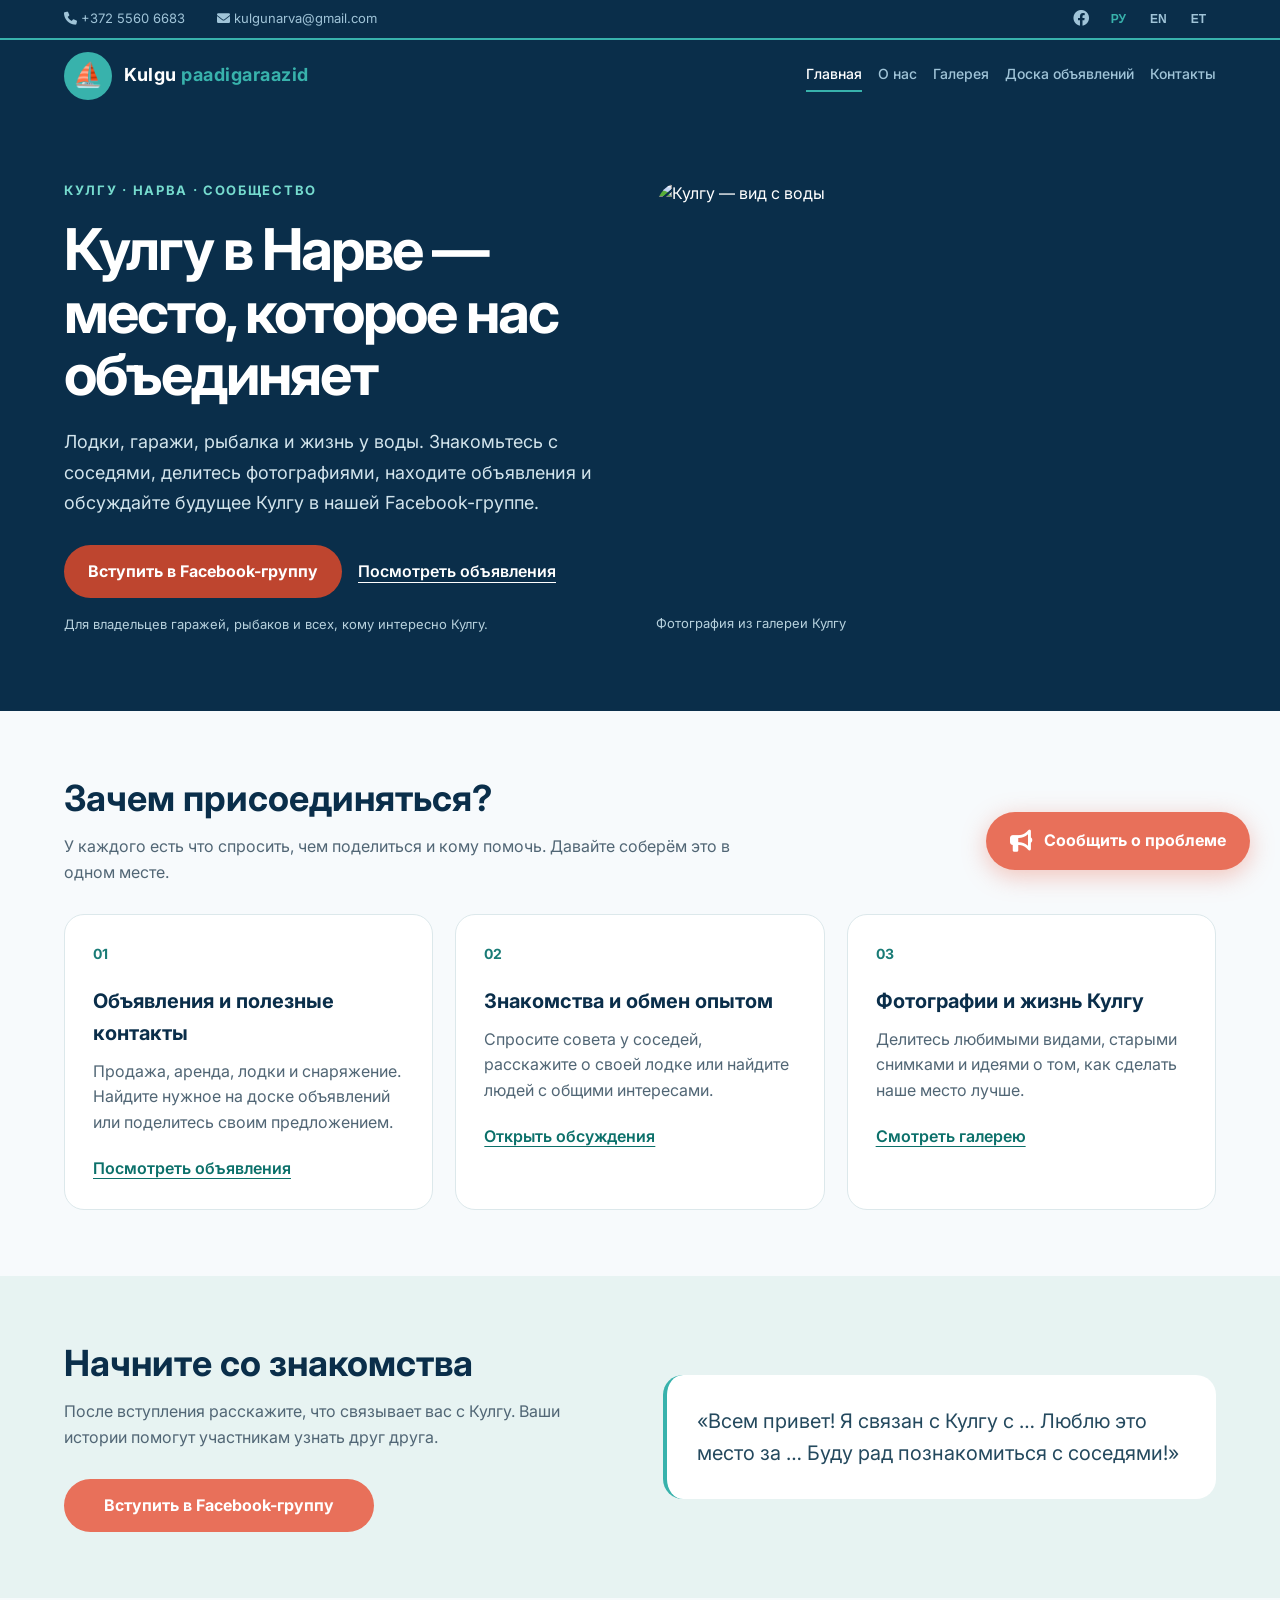
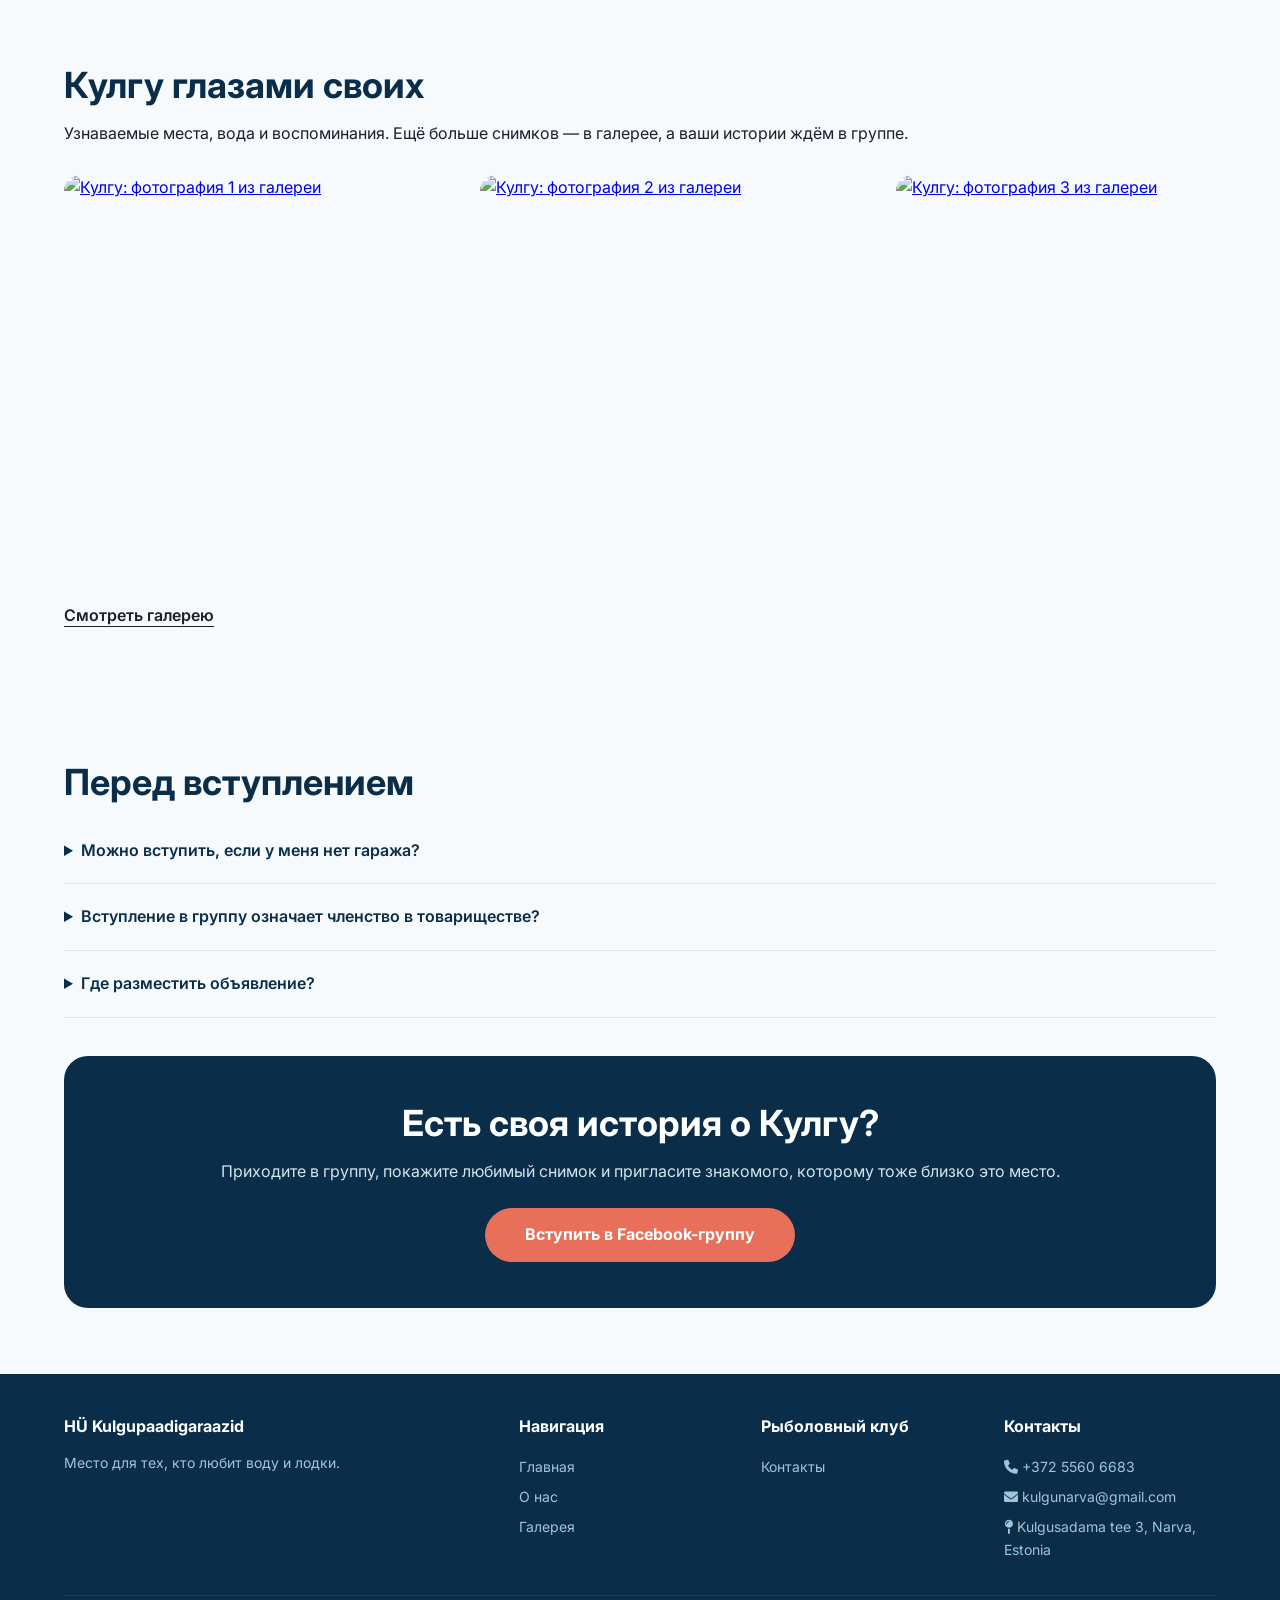
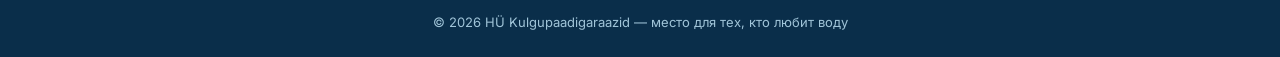
==== commit b3e5d432: "Add files via upload" ====
--- a/index.html
+++ b/index.html
@@ -3,13 +3,13 @@
 <head>
     <meta charset="UTF-8" />
     <meta name="viewport" content="width=device-width, initial-scale=1.0" />
-    <title>Кулгу, Нарва — лодки, гаражи и сообщество</title><meta name="description" content="Кулгу в Нарве: лодочные гаражи, рыбалка и сообщество. Присоединяйтесь к Facebook-группе, смотрите фотографии и объявления.">
+    <title>Кулгу, Нарва — лодочные гаражи и сообщество</title>
     <link rel="icon" href="data:image/svg+xml,<svg xmlns='http://www.w3.org/2000/svg' viewBox='0 0 100 100'><text y='.9em' font-size='90'>⛵</text></svg>" />
     <link rel="preconnect" href="https://fonts.googleapis.com" />
     <link href="https://fonts.googleapis.com/css2?family=Inter:wght@400;500;600;700&display=swap" rel="stylesheet" />
     <link rel="stylesheet" href="https://cdnjs.cloudflare.com/ajax/libs/font-awesome/6.0.0-beta3/css/all.min.css" />
     <link rel="stylesheet" href="style.css" />
-<link rel="stylesheet" href="community.css"></head>
+<link rel="stylesheet" href="community.css"><meta name="description" content="Кулгу в Нарве: лодочные гаражи, рыбалка и жизнь у воды. Вступайте в Facebook-группу, смотрите фотографии и объявления, знакомьтесь с соседями."><meta name="robots" content="index, follow, max-image-preview:large"><link rel="canonical" href="https://kulgunarva.ee/"><meta property="og:type" content="website"><meta property="og:site_name" content="Kulgu Narva"><meta property="og:title" content="Кулгу, Нарва — лодочные гаражи и сообщество"><meta property="og:description" content="Кулгу в Нарве: лодочные гаражи, рыбалка и жизнь у воды. Вступайте в Facebook-группу, смотрите фотографии и объявления, знакомьтесь с соседями."><meta property="og:url" content="https://kulgunarva.ee/"><meta property="og:image" content="https://kulgunarva.ee/img/2.jpg"><meta name="twitter:card" content="summary_large_image"><script type="application/ld+json" id="site-schema">{"@context":"https://schema.org","@graph":[{"@type":"WebSite","@id":"https://kulgunarva.ee/#website","url":"https://kulgunarva.ee/","name":"Kulgu Narva","inLanguage":["ru","et","en"],"about":{"@type":"Place","name":"Kulgu","address":{"@type":"PostalAddress","addressLocality":"Narva","addressCountry":"EE"}}},{"@type":"WebPage","@id":"https://kulgunarva.ee/#page","url":"https://kulgunarva.ee/","name":"Кулгу, Нарва — лодочные гаражи и сообщество","description":"Кулгу в Нарве: лодочные гаражи, рыбалка и жизнь у воды. Вступайте в Facebook-группу, смотрите фотографии и объявления, знакомьтесь с соседями.","inLanguage":"ru","isPartOf":{"@id":"https://kulgunarva.ee/#website"}}]}</script><script src="search-meta.js" defer></script></head>
 <body>
 
     <!-- ===== TOP BAR ===== -->
@@ -54,7 +54,7 @@
         </div>
     </header>
 
-<main><section class="community-hero"><div class="container"><div><p class="community-kicker" data-growth="kicker">Кулгу · Нарва · Сообщество</p><h1 data-growth="title">Кулгу — место, которое нас объединяет</h1><p class="community-lead" data-growth="lead">Лодки, гаражи, рыбалка и жизнь у воды. Знакомьтесь с соседями, делитесь фотографиями, находите объявления и обсуждайте будущее Кулгу в нашей Facebook-группе.</p><div class="community-actions"><a class="btn" href="https://www.facebook.com/groups/2171012990297411" target="_blank" rel="noopener noreferrer" data-growth="join">Вступить в Facebook-группу</a><a class="community-secondary" href="board.html" data-growth="board">Посмотреть объявления</a></div><p class="community-note" data-growth="note">Для владельцев гаражей, рыбаков и всех, кому интересно Кулгу.</p></div><figure class="community-photo"><img src="https://kulgunarva.ee/img/2.jpg" alt="Кулгу — вид с воды" width="1040" height="780" fetchpriority="high"><figcaption data-growth="caption">Фотография из галереи Кулгу</figcaption></figure></div></section><section class="community-section" id="community"><div class="container"><h2 data-growth="why">Зачем присоединяться?</h2><p class="community-intro" data-growth="intro">У каждого есть что спросить, чем поделиться и кому помочь. Давайте соберём это в одном месте.</p><div class="community-cards"><article class="community-card"><span class="number">01</span><h3 data-growth="one">Объявления и полезные контакты</h3><p data-growth="oned">Продажа, аренда, лодки и снаряжение. Найдите нужное на доске объявлений или поделитесь своим предложением.</p><a href="board.html" data-growth="board">Посмотреть объявления</a></article><article class="community-card"><span class="number">02</span><h3 data-growth="two">Знакомства и обмен опытом</h3><p data-growth="twod">Спросите совета у соседей, расскажите о своей лодке или найдите людей с общими интересами.</p><a href="https://www.facebook.com/groups/2171012990297411" data-growth="discuss" rel="noopener noreferrer">Открыть обсуждения</a></article><article class="community-card"><span class="number">03</span><h3 data-growth="three">Фотографии и жизнь Кулгу</h3><p data-growth="threed">Делитесь любимыми видами, старыми снимками и идеями о том, как сделать наше место лучше.</p><a href="gallery.html" data-growth="photos">Смотреть галерею</a></article></div></div></section><section class="community-section community-invite"><div class="container"><div><h2 data-growth="start">Начните со знакомства</h2><p class="community-intro" data-growth="startd">После вступления расскажите, что связывает вас с Кулгу. Ваши истории помогут участникам узнать друг друга.</p><a class="btn" href="https://www.facebook.com/groups/2171012990297411" target="_blank" rel="noopener noreferrer" data-growth="join">Вступить в Facebook-группу</a></div><blockquote class="community-quote" data-growth="quote">«Всем привет! Я связан с Кулгу с … Люблю это место за … Буду рад познакомиться с соседями!»</blockquote></div></section><section class="community-section"><div class="container"><h2 data-growth="gallery">Кулгу глазами своих</h2><p data-growth="galleryd">Узнаваемые места, вода и воспоминания. Ещё больше снимков — в галерее, а ваши истории ждём в группе.</p><div class="community-gallery"><a href="gallery.html"><img src="https://kulgunarva.ee/img/1.jpg" alt="Кулгу: фотография 1 из галереи" loading="lazy" width="400" height="400"></a><a href="gallery.html"><img src="https://kulgunarva.ee/img/2.jpg" alt="Кулгу: фотография 2 из галереи" loading="lazy" width="400" height="400"></a><a href="gallery.html"><img src="https://kulgunarva.ee/img/3.jpg" alt="Кулгу: фотография 3 из галереи" loading="lazy" width="400" height="400"></a><a href="gallery.html"><img src="https://kulgunarva.ee/img/4.jpg" alt="Кулгу: фотография 4 из галереи" loading="lazy" width="400" height="400"></a></div><a class="community-secondary" href="gallery.html" data-growth="photos">Смотреть галерею</a></div></section><section class="community-section community-faq"><div class="container"><h2 data-growth="faq">Перед вступлением</h2><details><summary data-growth="q1">Можно вступить, если у меня нет гаража?</summary><p data-growth="a1">Да. Группа объединяет владельцев гаражей, рыбаков, любителей лодок и людей, которым интересно Кулгу.</p></details><details><summary data-growth="q2">Вступление в группу означает членство в товариществе?</summary><p data-growth="a2">Нет. Facebook-группа — место для общения. По вопросам членства в товариществе обращайтесь по контактам на сайте.</p></details><details><summary data-growth="q3">Где разместить объявление?</summary><p data-growth="a3">На сайте есть доска объявлений и форма добавления. Перед публикацией укажите актуальные сведения и способ связи.</p></details><div class="community-final"><h2 data-growth="final">Есть своя история о Кулгу?</h2><p data-growth="finald">Приходите в группу, покажите любимый снимок и пригласите знакомого, которому тоже близко это место.</p><a class="btn" href="https://www.facebook.com/groups/2171012990297411" target="_blank" rel="noopener noreferrer" data-growth="join">Вступить в Facebook-группу</a></div></div></section></main>
+<main><section class="community-hero"><div class="container"><div><p class="community-kicker" data-growth="kicker">Кулгу · Нарва · Сообщество</p><h1 data-growth="title">Кулгу в Нарве — место, которое нас объединяет</h1><p class="community-lead" data-growth="lead">Лодки, гаражи, рыбалка и жизнь у воды. Знакомьтесь с соседями, делитесь фотографиями, находите объявления и обсуждайте будущее Кулгу в нашей Facebook-группе.</p><div class="community-actions"><a class="btn" href="https://www.facebook.com/groups/2171012990297411" target="_blank" rel="noopener noreferrer" data-growth="join">Вступить в Facebook-группу</a><a class="community-secondary" href="board.html" data-growth="board">Посмотреть объявления</a></div><p class="community-note" data-growth="note">Для владельцев гаражей, рыбаков и всех, кому интересно Кулгу.</p></div><figure class="community-photo"><img src="https://kulgunarva.ee/img/2.jpg" alt="Кулгу — вид с воды" width="1040" height="780" fetchpriority="high"><figcaption data-growth="caption">Фотография из галереи Кулгу</figcaption></figure></div></section><section class="community-section" id="community"><div class="container"><h2 data-growth="why">Зачем присоединяться?</h2><p class="community-intro" data-growth="intro">У каждого есть что спросить, чем поделиться и кому помочь. Давайте соберём это в одном месте.</p><div class="community-cards"><article class="community-card"><span class="number">01</span><h3 data-growth="one">Объявления и полезные контакты</h3><p data-growth="oned">Продажа, аренда, лодки и снаряжение. Найдите нужное на доске объявлений или поделитесь своим предложением.</p><a href="board.html" data-growth="board">Посмотреть объявления</a></article><article class="community-card"><span class="number">02</span><h3 data-growth="two">Знакомства и обмен опытом</h3><p data-growth="twod">Спросите совета у соседей, расскажите о своей лодке или найдите людей с общими интересами.</p><a href="https://www.facebook.com/groups/2171012990297411" data-growth="discuss" rel="noopener noreferrer">Открыть обсуждения</a></article><article class="community-card"><span class="number">03</span><h3 data-growth="three">Фотографии и жизнь Кулгу</h3><p data-growth="threed">Делитесь любимыми видами, старыми снимками и идеями о том, как сделать наше место лучше.</p><a href="gallery.html" data-growth="photos">Смотреть галерею</a></article></div></div></section><section class="community-section community-invite"><div class="container"><div><h2 data-growth="start">Начните со знакомства</h2><p class="community-intro" data-growth="startd">После вступления расскажите, что связывает вас с Кулгу. Ваши истории помогут участникам узнать друг друга.</p><a class="btn" href="https://www.facebook.com/groups/2171012990297411" target="_blank" rel="noopener noreferrer" data-growth="join">Вступить в Facebook-группу</a></div><blockquote class="community-quote" data-growth="quote">«Всем привет! Я связан с Кулгу с … Люблю это место за … Буду рад познакомиться с соседями!»</blockquote></div></section><section class="community-section"><div class="container"><h2 data-growth="gallery">Кулгу глазами своих</h2><p data-growth="galleryd">Узнаваемые места, вода и воспоминания. Ещё больше снимков — в галерее, а ваши истории ждём в группе.</p><div class="community-gallery"><a href="gallery.html"><img src="https://kulgunarva.ee/img/1.jpg" alt="Кулгу: фотография 1 из галереи" loading="lazy" width="400" height="400"></a><a href="gallery.html"><img src="https://kulgunarva.ee/img/2.jpg" alt="Кулгу: фотография 2 из галереи" loading="lazy" width="400" height="400"></a><a href="gallery.html"><img src="https://kulgunarva.ee/img/3.jpg" alt="Кулгу: фотография 3 из галереи" loading="lazy" width="400" height="400"></a><a href="gallery.html"><img src="https://kulgunarva.ee/img/4.jpg" alt="Кулгу: фотография 4 из галереи" loading="lazy" width="400" height="400"></a></div><a class="community-secondary" href="gallery.html" data-growth="photos">Смотреть галерею</a></div></section><section class="community-section community-faq"><div class="container"><h2 data-growth="faq">Перед вступлением</h2><details><summary data-growth="q1">Можно вступить, если у меня нет гаража?</summary><p data-growth="a1">Да. Группа объединяет владельцев гаражей, рыбаков, любителей лодок и людей, которым интересно Кулгу.</p></details><details><summary data-growth="q2">Вступление в группу означает членство в товариществе?</summary><p data-growth="a2">Нет. Facebook-группа — место для общения. По вопросам членства в товариществе обращайтесь по контактам на сайте.</p></details><details><summary data-growth="q3">Где разместить объявление?</summary><p data-growth="a3">На сайте есть доска объявлений и форма добавления. Перед публикацией укажите актуальные сведения и способ связи.</p></details><div class="community-final"><h2 data-growth="final">Есть своя история о Кулгу?</h2><p data-growth="finald">Приходите в группу, покажите любимый снимок и пригласите знакомого, которому тоже близко это место.</p><a class="btn" href="https://www.facebook.com/groups/2171012990297411" target="_blank" rel="noopener noreferrer" data-growth="join">Вступить в Facebook-группу</a></div></div></section></main>
     <!-- ===== FOOTER ===== -->
     <footer>
         <div class="container">
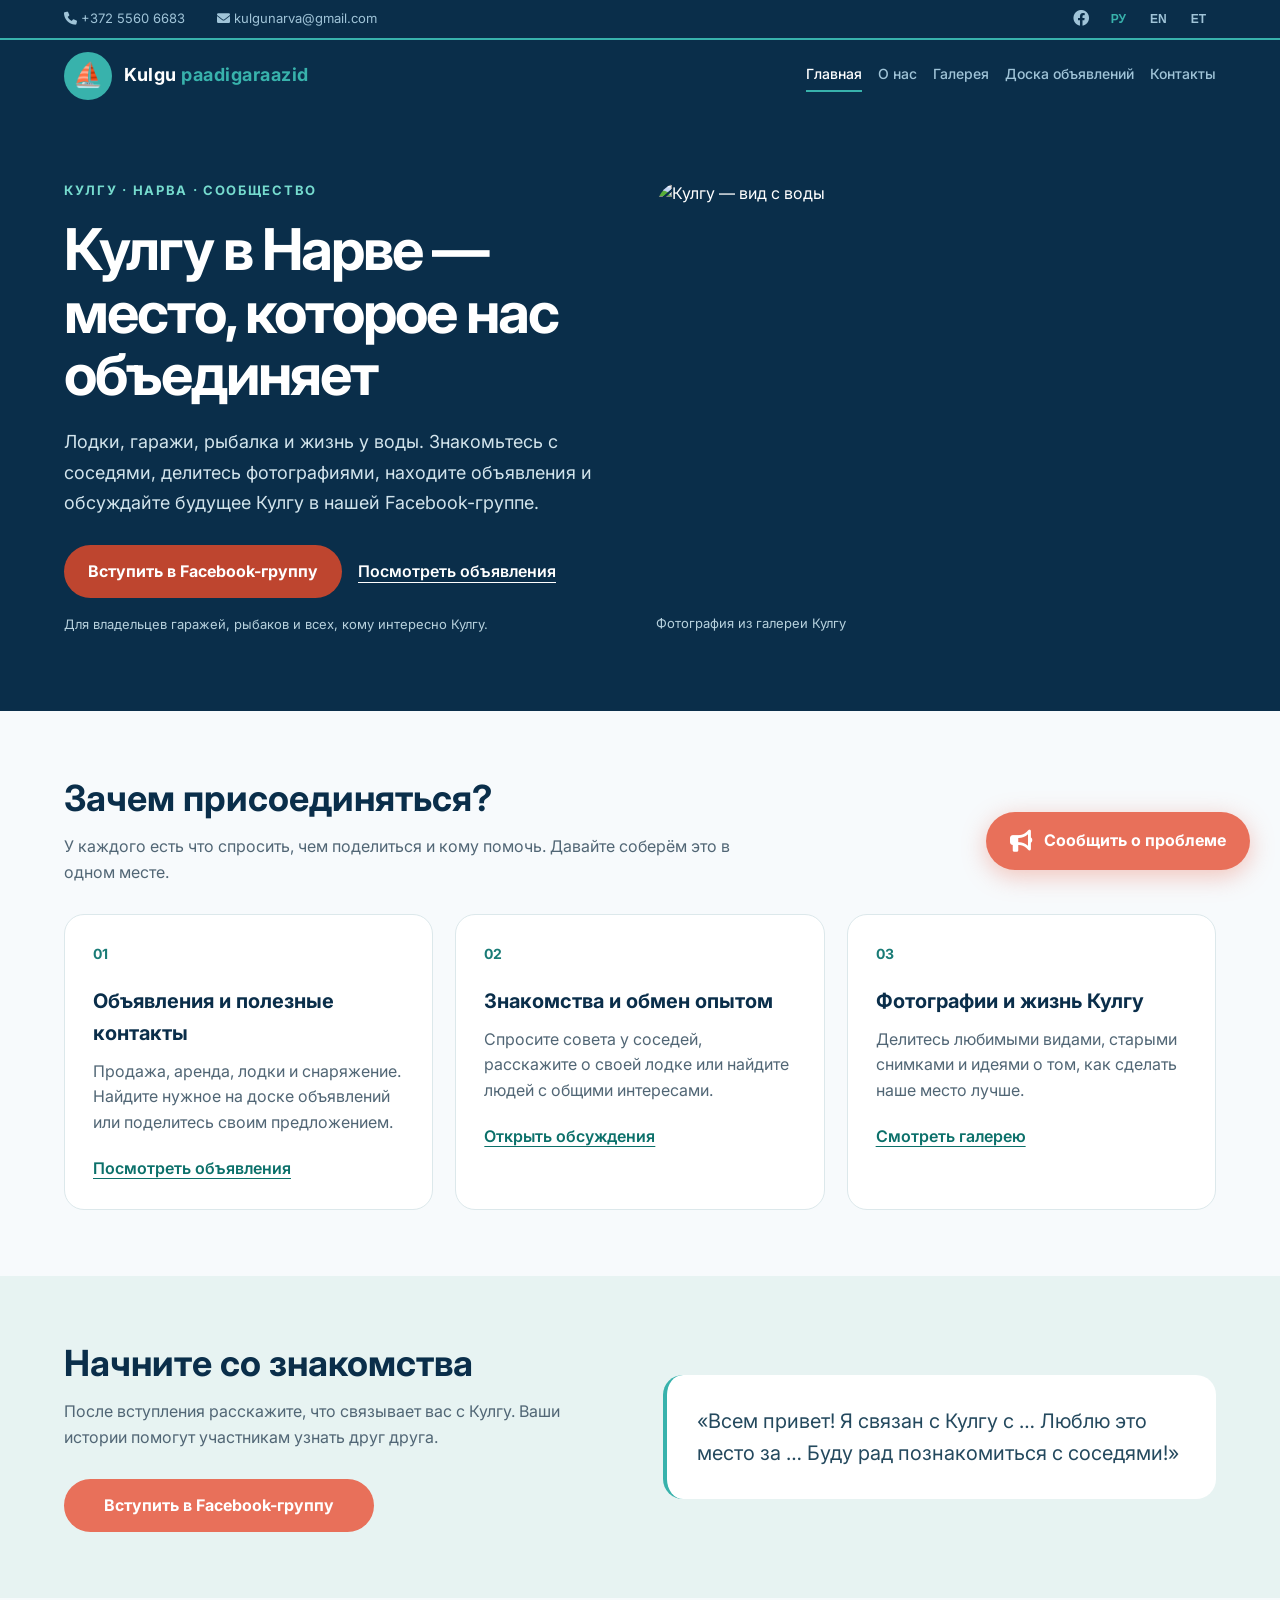
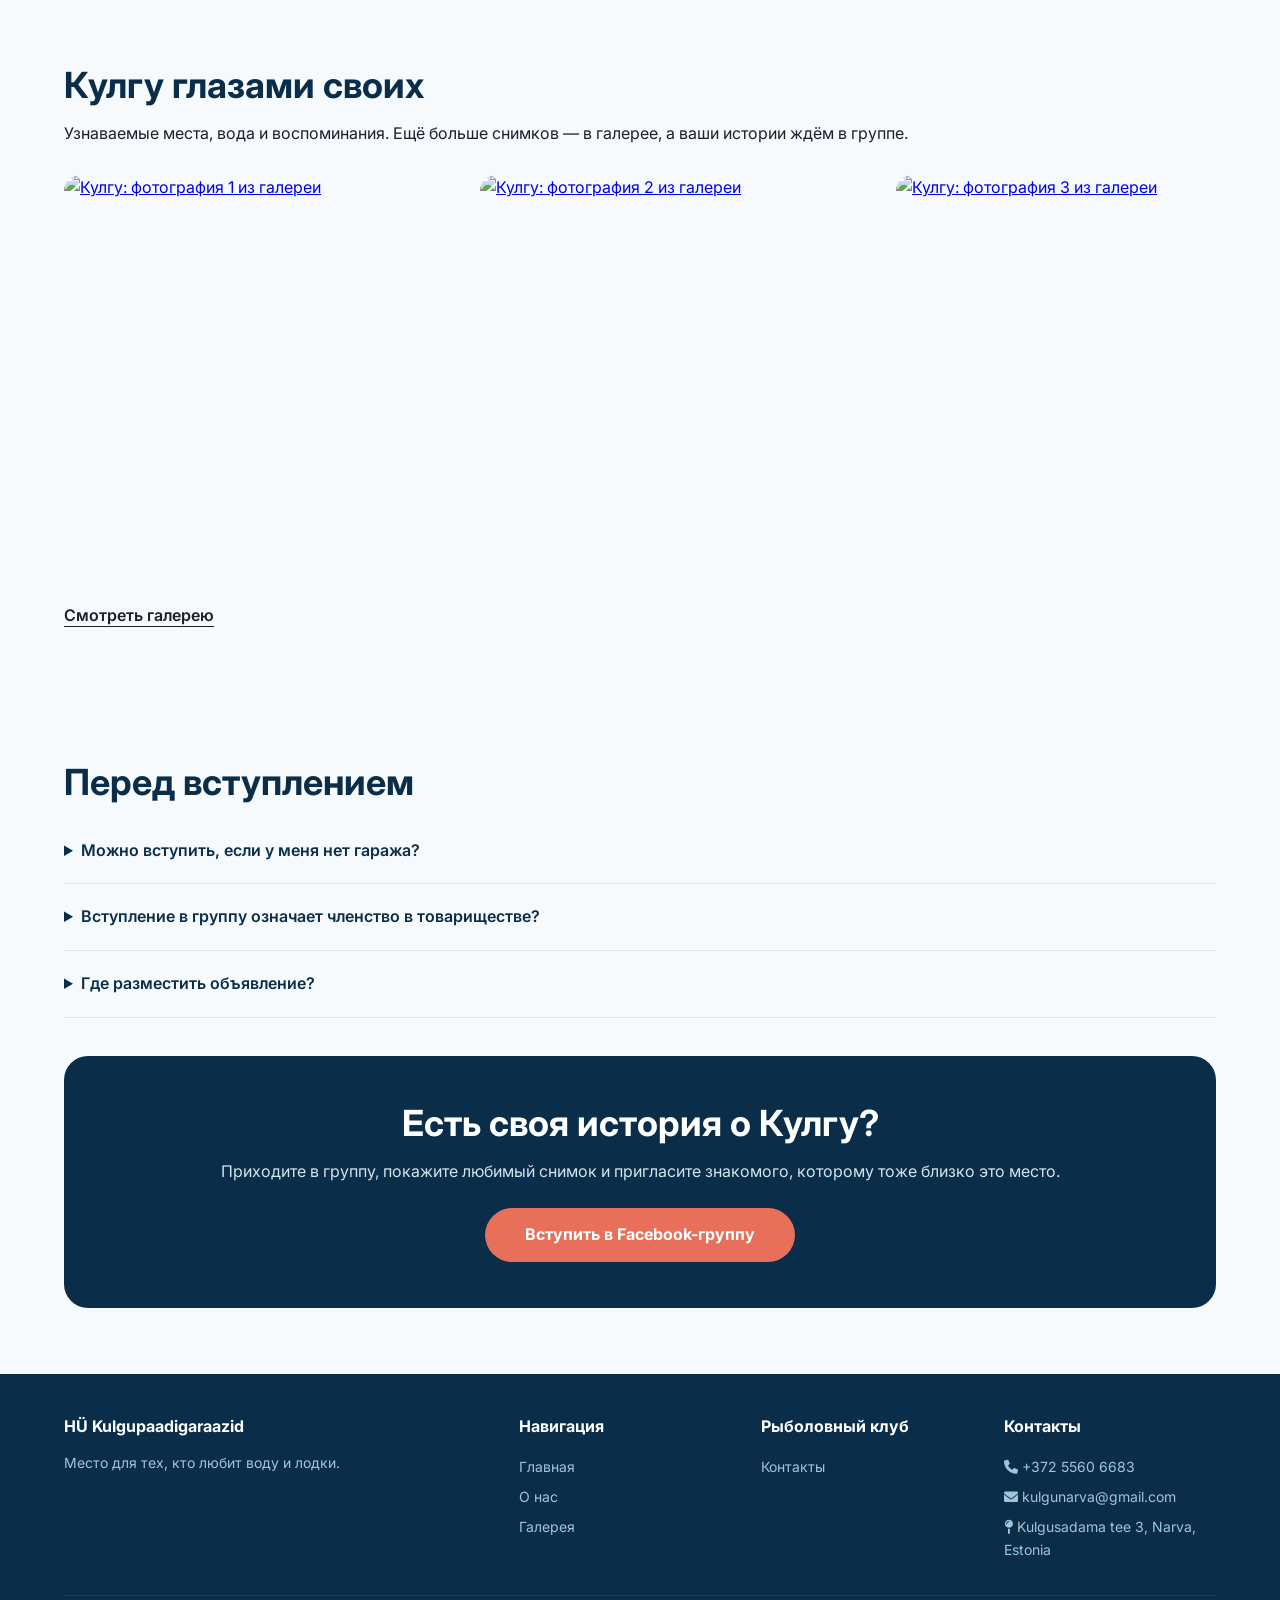
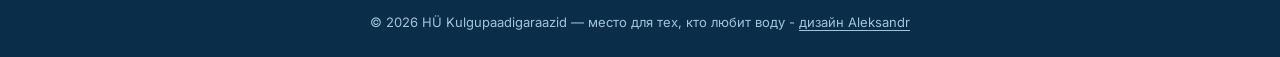
==== commit d1f784d5: "Add files via upload" ====
--- a/index.html
+++ b/index.html
@@ -82,7 +82,7 @@
                 </div>
             </div>
             <div class="copyright">
-                © 2026 HÜ Kulgupaadigaraazid — <span data-key="footer_tagline">место для тех, кто любит воду</span>
+                © 2026 HÜ Kulgupaadigaraazid — <span data-key="footer_tagline">место для тех, кто любит воду</span> - <a href="https://www.facebook.com/alex.kruusi" data-key="footer_design" style="display:inline;padding:0;font-size:inherit;text-decoration:underline;text-underline-offset:3px">дизайн Aleksandr</a>
             </div>
         </div>
     </footer>
@@ -132,7 +132,7 @@
                 footer_nav: 'Навигация',
                 footer_association: 'Рыболовный клуб',
                 footer_contact: 'Контакты',
-                footer_tagline: 'место для тех, кто любит воду',
+                footer_design: 'дизайн Aleksandr', footer_tagline: 'место для тех, кто любит воду',
                 report_btn: 'Сообщить о проблеме',
                 // ===== НОВОСТНОЙ БЛОК =====
                 news_title: 'Новости и события',
@@ -179,7 +179,7 @@
                 footer_nav: 'Navigation',
                 footer_association: 'Fishing Club',
                 footer_contact: 'Contacts',
-                footer_tagline: 'a place for those who love water',
+                footer_design: 'design Aleksandr', footer_tagline: 'a place for those who love water',
                 report_btn: 'Report a problem',
                 // ===== NEWS BLOCK =====
                 news_title: 'News and Events',
@@ -226,7 +226,7 @@
                 footer_nav: 'Navigatsioon',
                 footer_association: 'Kalastusklubi',
                 footer_contact: 'Kontaktid',
-                footer_tagline: 'koht neile, kes armastavad vett',
+                footer_design: 'disain Aleksandr', footer_tagline: 'koht neile, kes armastavad vett',
                 report_btn: 'Teata probleemist',
                 // ===== UUDISED =====
                 news_title: 'Uudised ja sündmused',
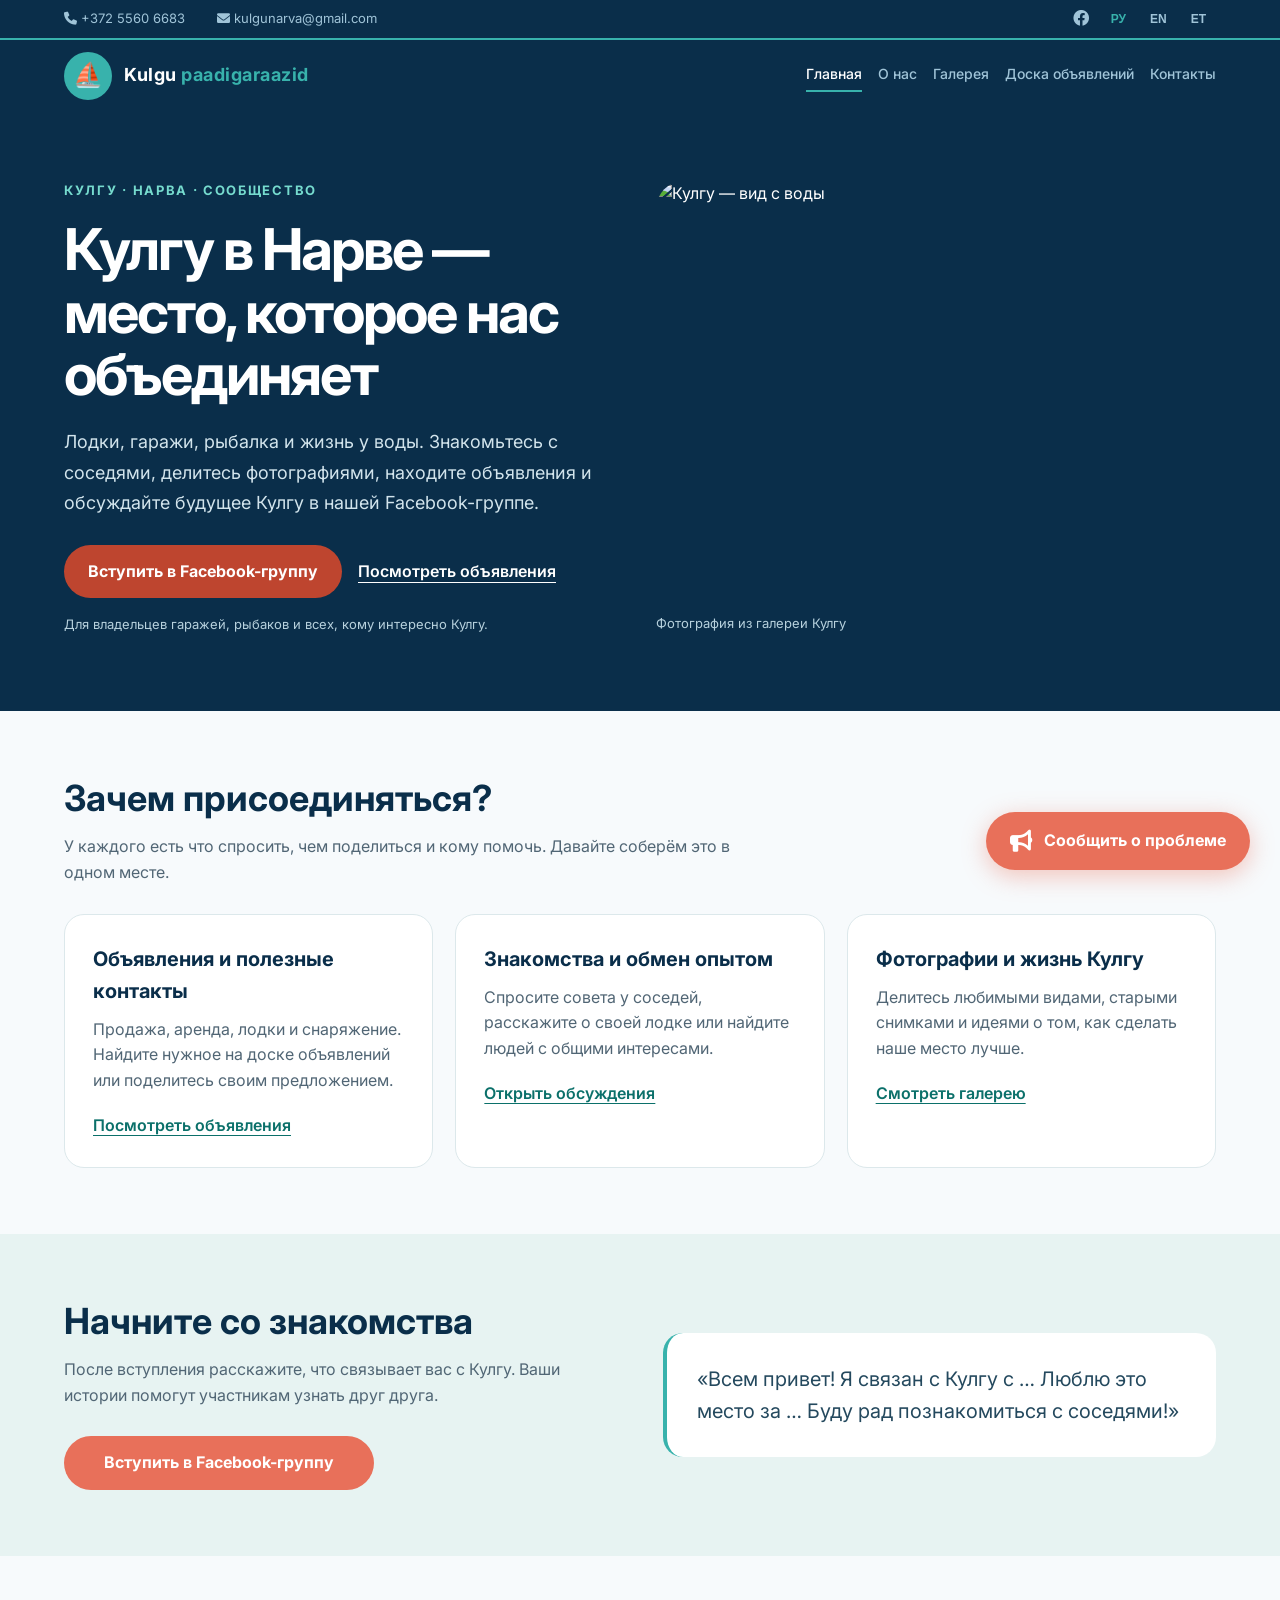
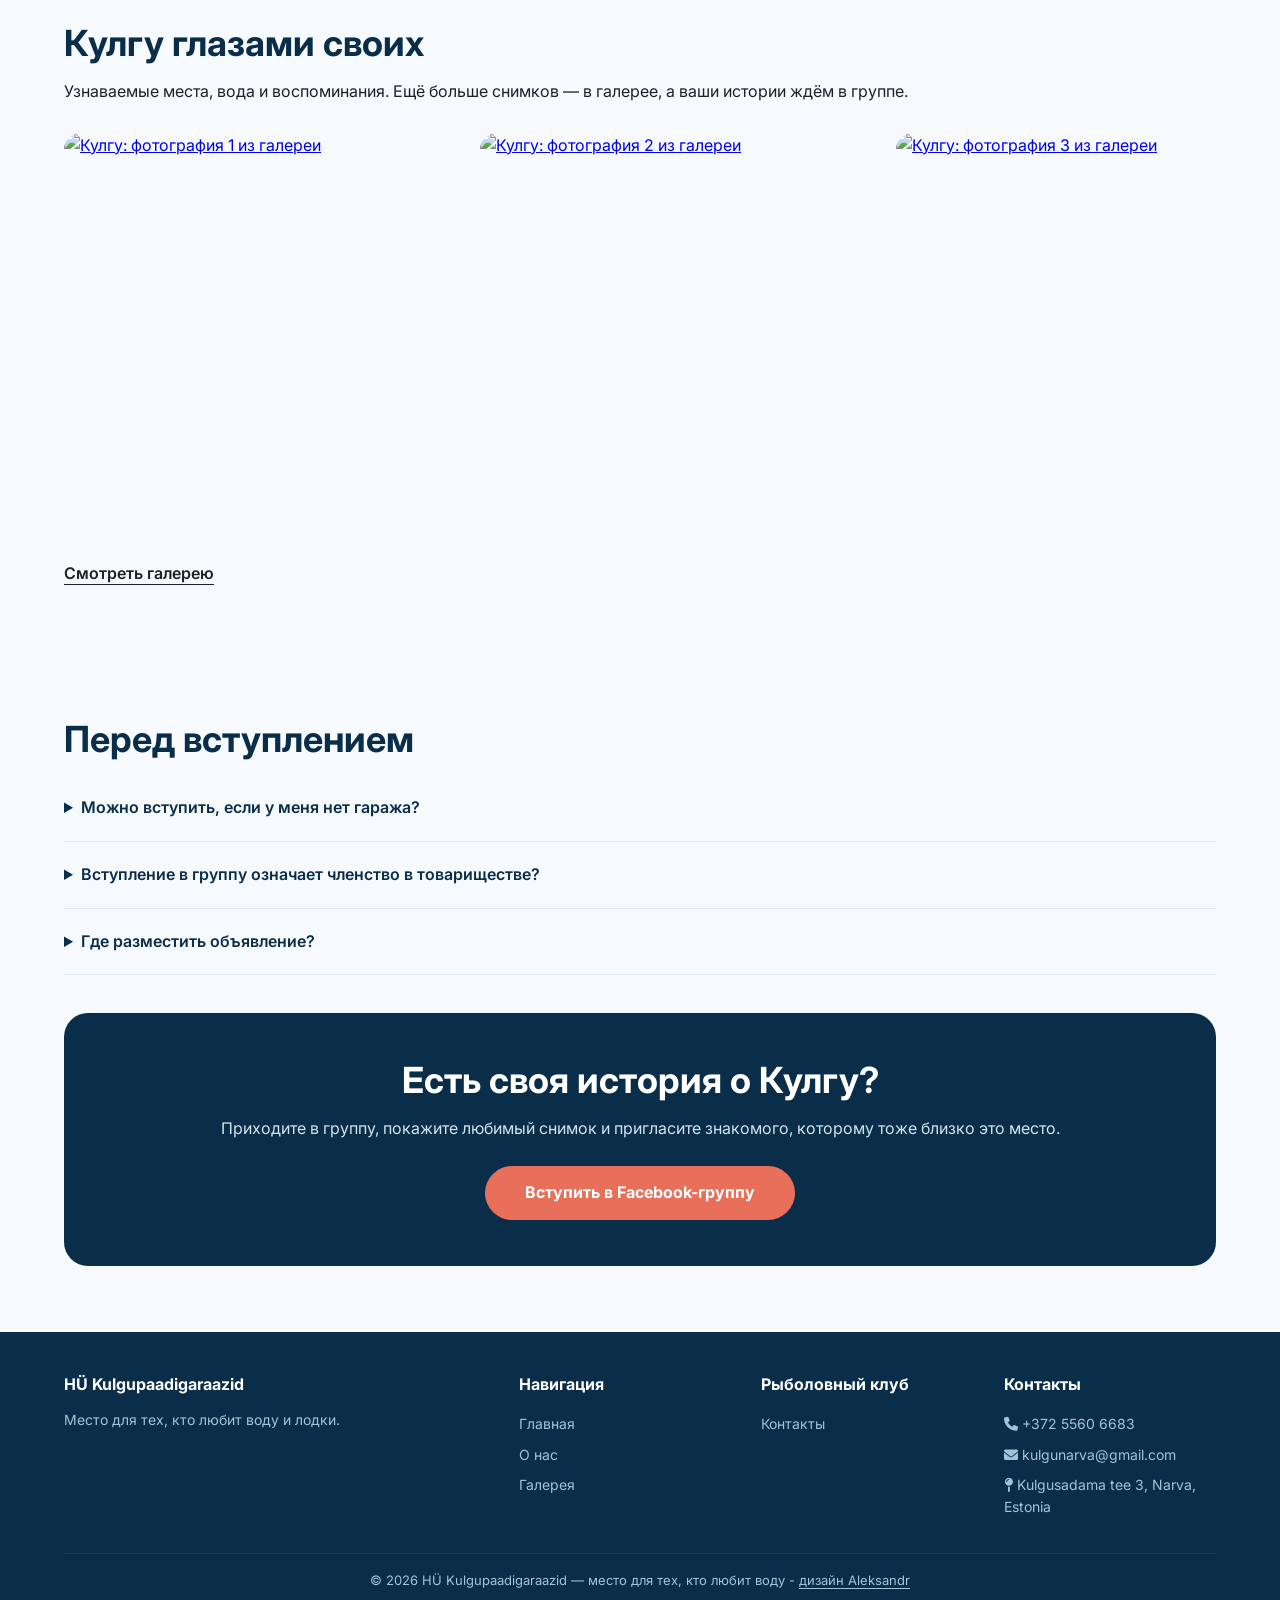
==== commit 306d3cf8: "Add files via upload" ====
--- a/index.html
+++ b/index.html
@@ -54,7 +54,7 @@
         </div>
     </header>
 
-<main><section class="community-hero"><div class="container"><div><p class="community-kicker" data-growth="kicker">Кулгу · Нарва · Сообщество</p><h1 data-growth="title">Кулгу в Нарве — место, которое нас объединяет</h1><p class="community-lead" data-growth="lead">Лодки, гаражи, рыбалка и жизнь у воды. Знакомьтесь с соседями, делитесь фотографиями, находите объявления и обсуждайте будущее Кулгу в нашей Facebook-группе.</p><div class="community-actions"><a class="btn" href="https://www.facebook.com/groups/2171012990297411" target="_blank" rel="noopener noreferrer" data-growth="join">Вступить в Facebook-группу</a><a class="community-secondary" href="board.html" data-growth="board">Посмотреть объявления</a></div><p class="community-note" data-growth="note">Для владельцев гаражей, рыбаков и всех, кому интересно Кулгу.</p></div><figure class="community-photo"><img src="https://kulgunarva.ee/img/2.jpg" alt="Кулгу — вид с воды" width="1040" height="780" fetchpriority="high"><figcaption data-growth="caption">Фотография из галереи Кулгу</figcaption></figure></div></section><section class="community-section" id="community"><div class="container"><h2 data-growth="why">Зачем присоединяться?</h2><p class="community-intro" data-growth="intro">У каждого есть что спросить, чем поделиться и кому помочь. Давайте соберём это в одном месте.</p><div class="community-cards"><article class="community-card"><span class="number">01</span><h3 data-growth="one">Объявления и полезные контакты</h3><p data-growth="oned">Продажа, аренда, лодки и снаряжение. Найдите нужное на доске объявлений или поделитесь своим предложением.</p><a href="board.html" data-growth="board">Посмотреть объявления</a></article><article class="community-card"><span class="number">02</span><h3 data-growth="two">Знакомства и обмен опытом</h3><p data-growth="twod">Спросите совета у соседей, расскажите о своей лодке или найдите людей с общими интересами.</p><a href="https://www.facebook.com/groups/2171012990297411" data-growth="discuss" rel="noopener noreferrer">Открыть обсуждения</a></article><article class="community-card"><span class="number">03</span><h3 data-growth="three">Фотографии и жизнь Кулгу</h3><p data-growth="threed">Делитесь любимыми видами, старыми снимками и идеями о том, как сделать наше место лучше.</p><a href="gallery.html" data-growth="photos">Смотреть галерею</a></article></div></div></section><section class="community-section community-invite"><div class="container"><div><h2 data-growth="start">Начните со знакомства</h2><p class="community-intro" data-growth="startd">После вступления расскажите, что связывает вас с Кулгу. Ваши истории помогут участникам узнать друг друга.</p><a class="btn" href="https://www.facebook.com/groups/2171012990297411" target="_blank" rel="noopener noreferrer" data-growth="join">Вступить в Facebook-группу</a></div><blockquote class="community-quote" data-growth="quote">«Всем привет! Я связан с Кулгу с … Люблю это место за … Буду рад познакомиться с соседями!»</blockquote></div></section><section class="community-section"><div class="container"><h2 data-growth="gallery">Кулгу глазами своих</h2><p data-growth="galleryd">Узнаваемые места, вода и воспоминания. Ещё больше снимков — в галерее, а ваши истории ждём в группе.</p><div class="community-gallery"><a href="gallery.html"><img src="https://kulgunarva.ee/img/1.jpg" alt="Кулгу: фотография 1 из галереи" loading="lazy" width="400" height="400"></a><a href="gallery.html"><img src="https://kulgunarva.ee/img/2.jpg" alt="Кулгу: фотография 2 из галереи" loading="lazy" width="400" height="400"></a><a href="gallery.html"><img src="https://kulgunarva.ee/img/3.jpg" alt="Кулгу: фотография 3 из галереи" loading="lazy" width="400" height="400"></a><a href="gallery.html"><img src="https://kulgunarva.ee/img/4.jpg" alt="Кулгу: фотография 4 из галереи" loading="lazy" width="400" height="400"></a></div><a class="community-secondary" href="gallery.html" data-growth="photos">Смотреть галерею</a></div></section><section class="community-section community-faq"><div class="container"><h2 data-growth="faq">Перед вступлением</h2><details><summary data-growth="q1">Можно вступить, если у меня нет гаража?</summary><p data-growth="a1">Да. Группа объединяет владельцев гаражей, рыбаков, любителей лодок и людей, которым интересно Кулгу.</p></details><details><summary data-growth="q2">Вступление в группу означает членство в товариществе?</summary><p data-growth="a2">Нет. Facebook-группа — место для общения. По вопросам членства в товариществе обращайтесь по контактам на сайте.</p></details><details><summary data-growth="q3">Где разместить объявление?</summary><p data-growth="a3">На сайте есть доска объявлений и форма добавления. Перед публикацией укажите актуальные сведения и способ связи.</p></details><div class="community-final"><h2 data-growth="final">Есть своя история о Кулгу?</h2><p data-growth="finald">Приходите в группу, покажите любимый снимок и пригласите знакомого, которому тоже близко это место.</p><a class="btn" href="https://www.facebook.com/groups/2171012990297411" target="_blank" rel="noopener noreferrer" data-growth="join">Вступить в Facebook-группу</a></div></div></section></main>
+<main><section class="community-hero"><div class="container"><div><p class="community-kicker" data-growth="kicker">Кулгу · Нарва · Сообщество</p><h1 data-growth="title">Кулгу в Нарве — место, которое нас объединяет</h1><p class="community-lead" data-growth="lead">Лодки, гаражи, рыбалка и жизнь у воды. Знакомьтесь с соседями, делитесь фотографиями, находите объявления и обсуждайте будущее Кулгу в нашей Facebook-группе.</p><div class="community-actions"><a class="btn" href="https://www.facebook.com/groups/2171012990297411" target="_blank" rel="noopener noreferrer" data-growth="join">Вступить в Facebook-группу</a><a class="community-secondary" href="board.html" data-growth="board">Посмотреть объявления</a></div><p class="community-note" data-growth="note">Для владельцев гаражей, рыбаков и всех, кому интересно Кулгу.</p></div><figure class="community-photo"><img src="https://kulgunarva.ee/img/2.jpg" alt="Кулгу — вид с воды" width="1040" height="780" fetchpriority="high"><figcaption data-growth="caption">Фотография из галереи Кулгу</figcaption></figure></div></section><section class="community-section" id="community"><div class="container"><h2 data-growth="why">Зачем присоединяться?</h2><p class="community-intro" data-growth="intro">У каждого есть что спросить, чем поделиться и кому помочь. Давайте соберём это в одном месте.</p><div class="community-cards"><article class="community-card"><h3 data-growth="one">Объявления и полезные контакты</h3><p data-growth="oned">Продажа, аренда, лодки и снаряжение. Найдите нужное на доске объявлений или поделитесь своим предложением.</p><a href="board.html" data-growth="board">Посмотреть объявления</a></article><article class="community-card"><h3 data-growth="two">Знакомства и обмен опытом</h3><p data-growth="twod">Спросите совета у соседей, расскажите о своей лодке или найдите людей с общими интересами.</p><a href="https://www.facebook.com/groups/2171012990297411" data-growth="discuss" rel="noopener noreferrer">Открыть обсуждения</a></article><article class="community-card"><h3 data-growth="three">Фотографии и жизнь Кулгу</h3><p data-growth="threed">Делитесь любимыми видами, старыми снимками и идеями о том, как сделать наше место лучше.</p><a href="gallery.html" data-growth="photos">Смотреть галерею</a></article></div></div></section><section class="community-section community-invite"><div class="container"><div><h2 data-growth="start">Начните со знакомства</h2><p class="community-intro" data-growth="startd">После вступления расскажите, что связывает вас с Кулгу. Ваши истории помогут участникам узнать друг друга.</p><a class="btn" href="https://www.facebook.com/groups/2171012990297411" target="_blank" rel="noopener noreferrer" data-growth="join">Вступить в Facebook-группу</a></div><blockquote class="community-quote" data-growth="quote">«Всем привет! Я связан с Кулгу с … Люблю это место за … Буду рад познакомиться с соседями!»</blockquote></div></section><section class="community-section"><div class="container"><h2 data-growth="gallery">Кулгу глазами своих</h2><p data-growth="galleryd">Узнаваемые места, вода и воспоминания. Ещё больше снимков — в галерее, а ваши истории ждём в группе.</p><div class="community-gallery"><a href="gallery.html"><img src="https://kulgunarva.ee/img/1.jpg" alt="Кулгу: фотография 1 из галереи" loading="lazy" width="400" height="400"></a><a href="gallery.html"><img src="https://kulgunarva.ee/img/2.jpg" alt="Кулгу: фотография 2 из галереи" loading="lazy" width="400" height="400"></a><a href="gallery.html"><img src="https://kulgunarva.ee/img/3.jpg" alt="Кулгу: фотография 3 из галереи" loading="lazy" width="400" height="400"></a><a href="gallery.html"><img src="https://kulgunarva.ee/img/4.jpg" alt="Кулгу: фотография 4 из галереи" loading="lazy" width="400" height="400"></a></div><a class="community-secondary" href="gallery.html" data-growth="photos">Смотреть галерею</a></div></section><section class="community-section community-faq"><div class="container"><h2 data-growth="faq">Перед вступлением</h2><details><summary data-growth="q1">Можно вступить, если у меня нет гаража?</summary><p data-growth="a1">Да. Группа объединяет владельцев гаражей, рыбаков, любителей лодок и людей, которым интересно Кулгу.</p></details><details><summary data-growth="q2">Вступление в группу означает членство в товариществе?</summary><p data-growth="a2">Нет. Facebook-группа — место для общения. По вопросам членства в товариществе обращайтесь по контактам на сайте.</p></details><details><summary data-growth="q3">Где разместить объявление?</summary><p data-growth="a3">На сайте есть доска объявлений и форма добавления. Перед публикацией укажите актуальные сведения и способ связи.</p></details><div class="community-final"><h2 data-growth="final">Есть своя история о Кулгу?</h2><p data-growth="finald">Приходите в группу, покажите любимый снимок и пригласите знакомого, которому тоже близко это место.</p><a class="btn" href="https://www.facebook.com/groups/2171012990297411" target="_blank" rel="noopener noreferrer" data-growth="join">Вступить в Facebook-группу</a></div></div></section></main>
     <!-- ===== FOOTER ===== -->
     <footer>
         <div class="container">
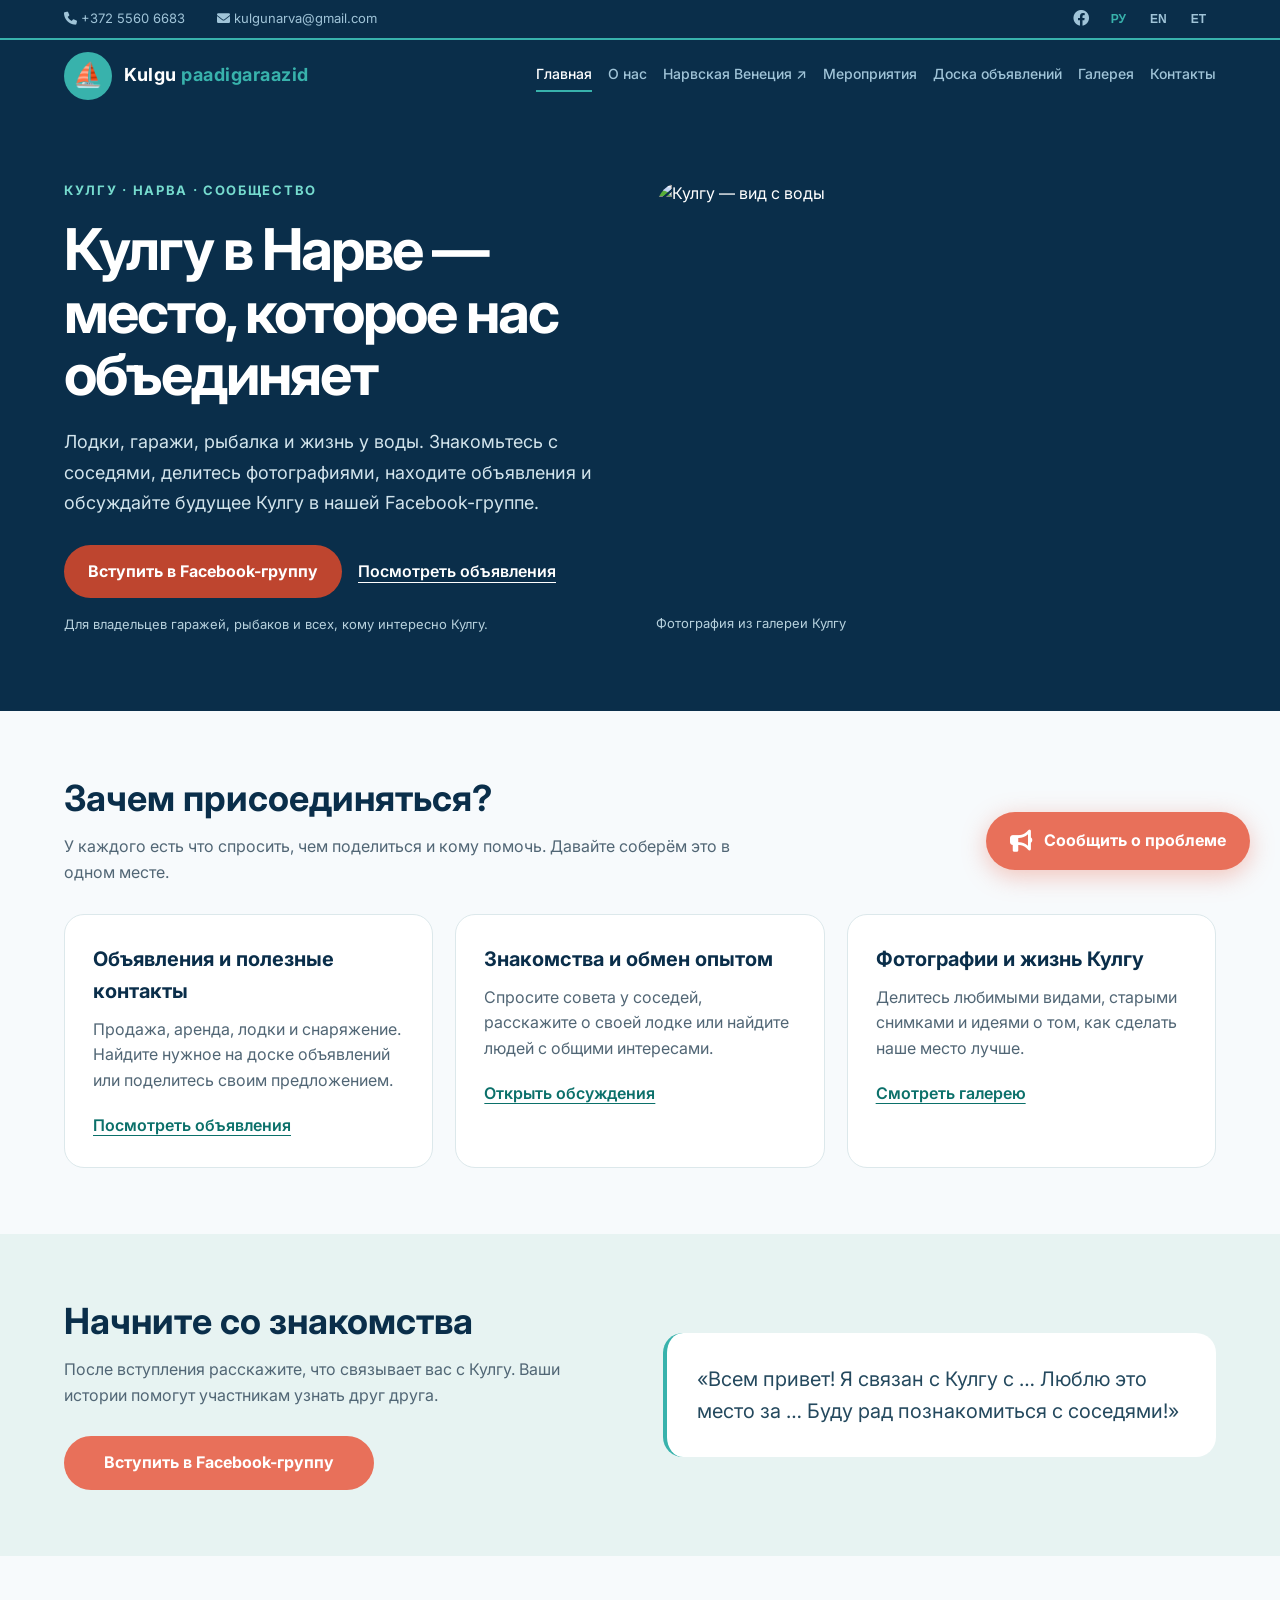
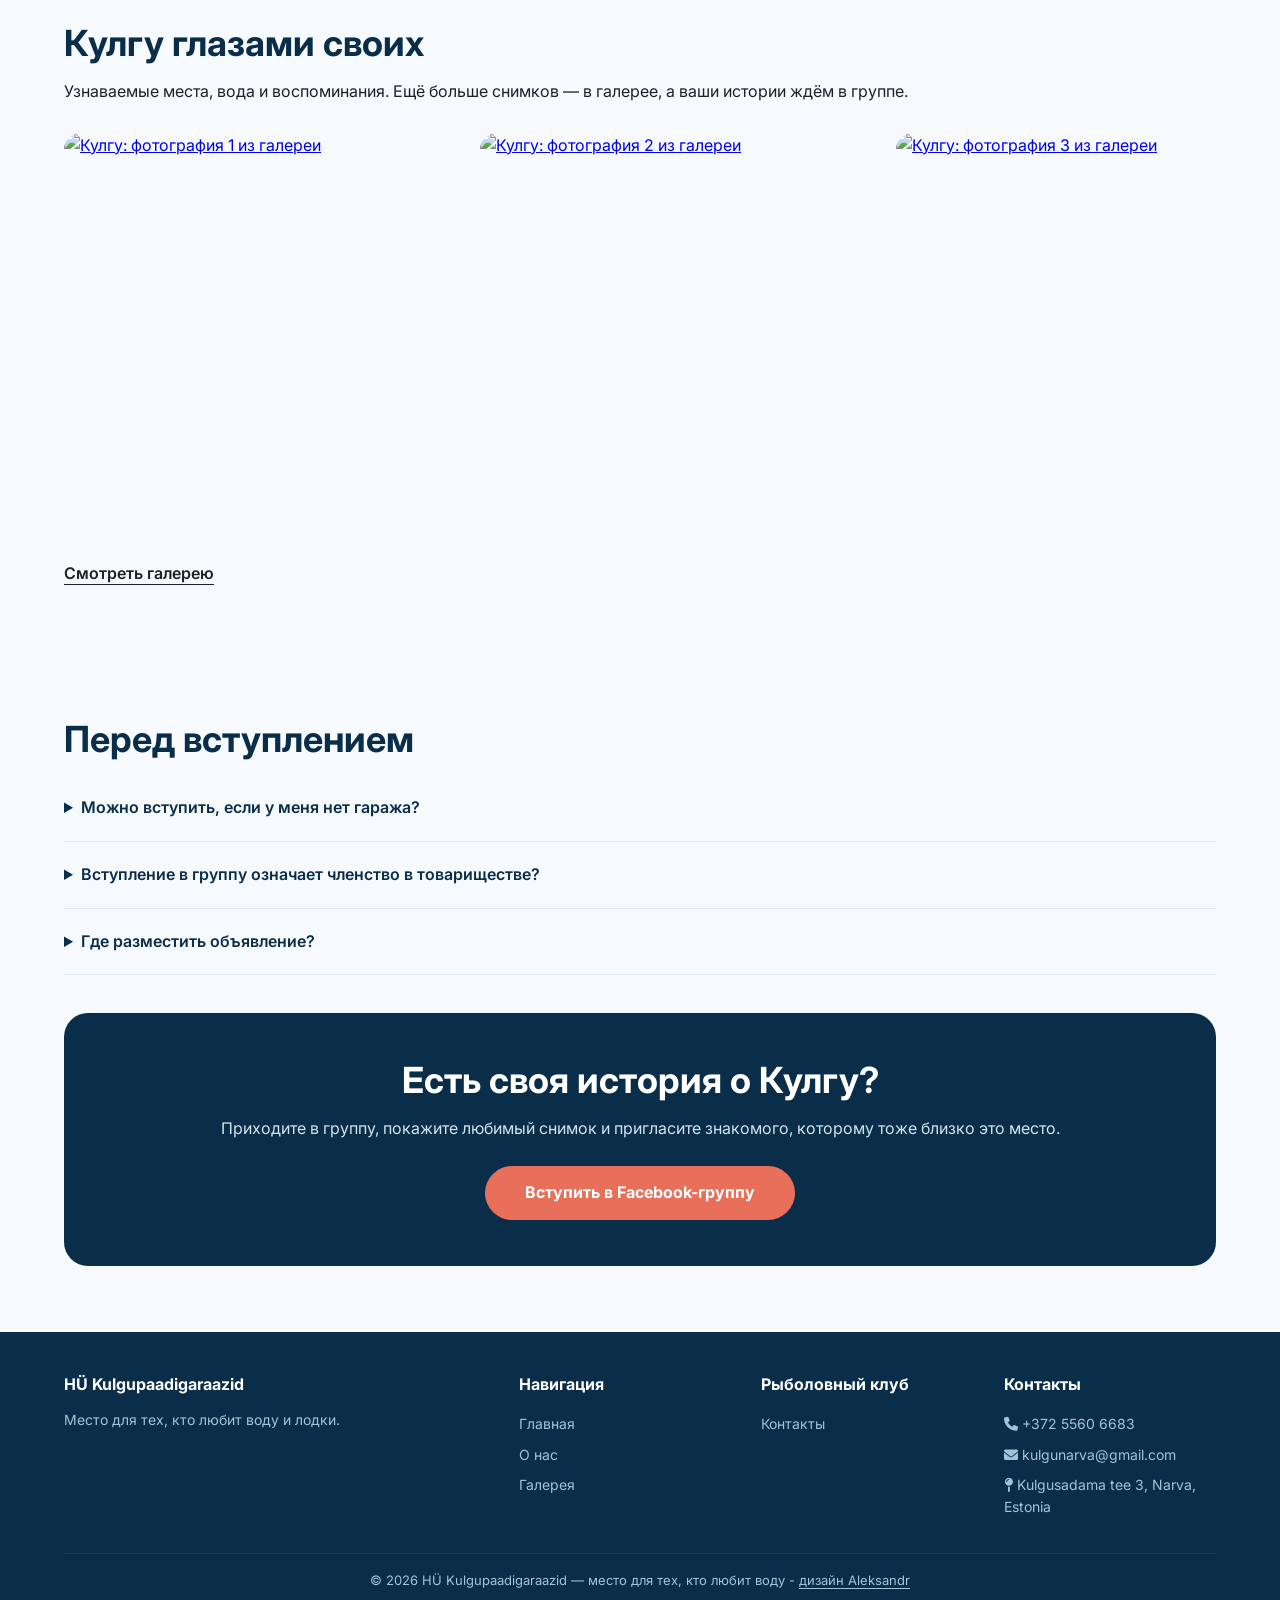
==== commit a50ca494: "Add files via upload" ====
--- a/index.html
+++ b/index.html
@@ -9,7 +9,7 @@
     <link href="https://fonts.googleapis.com/css2?family=Inter:wght@400;500;600;700&display=swap" rel="stylesheet" />
     <link rel="stylesheet" href="https://cdnjs.cloudflare.com/ajax/libs/font-awesome/6.0.0-beta3/css/all.min.css" />
     <link rel="stylesheet" href="style.css" />
-<link rel="stylesheet" href="community.css"><meta name="description" content="Кулгу в Нарве: лодочные гаражи, рыбалка и жизнь у воды. Вступайте в Facebook-группу, смотрите фотографии и объявления, знакомьтесь с соседями."><meta name="robots" content="index, follow, max-image-preview:large"><link rel="canonical" href="https://kulgunarva.ee/"><meta property="og:type" content="website"><meta property="og:site_name" content="Kulgu Narva"><meta property="og:title" content="Кулгу, Нарва — лодочные гаражи и сообщество"><meta property="og:description" content="Кулгу в Нарве: лодочные гаражи, рыбалка и жизнь у воды. Вступайте в Facebook-группу, смотрите фотографии и объявления, знакомьтесь с соседями."><meta property="og:url" content="https://kulgunarva.ee/"><meta property="og:image" content="https://kulgunarva.ee/img/2.jpg"><meta name="twitter:card" content="summary_large_image"><script type="application/ld+json" id="site-schema">{"@context":"https://schema.org","@graph":[{"@type":"WebSite","@id":"https://kulgunarva.ee/#website","url":"https://kulgunarva.ee/","name":"Kulgu Narva","inLanguage":["ru","et","en"],"about":{"@type":"Place","name":"Kulgu","address":{"@type":"PostalAddress","addressLocality":"Narva","addressCountry":"EE"}}},{"@type":"WebPage","@id":"https://kulgunarva.ee/#page","url":"https://kulgunarva.ee/","name":"Кулгу, Нарва — лодочные гаражи и сообщество","description":"Кулгу в Нарве: лодочные гаражи, рыбалка и жизнь у воды. Вступайте в Facebook-группу, смотрите фотографии и объявления, знакомьтесь с соседями.","inLanguage":"ru","isPartOf":{"@id":"https://kulgunarva.ee/#website"}}]}</script><script src="search-meta.js" defer></script></head>
+<link rel="stylesheet" href="community.css"><meta name="description" content="Кулгу в Нарве: лодочные гаражи, рыбалка и жизнь у воды. Вступайте в Facebook-группу, смотрите фотографии и объявления, знакомьтесь с соседями."><meta name="robots" content="index, follow, max-image-preview:large"><link rel="canonical" href="https://kulgunarva.ee/"><meta property="og:type" content="website"><meta property="og:site_name" content="Kulgu Narva"><meta property="og:title" content="Кулгу, Нарва — лодочные гаражи и сообщество"><meta property="og:description" content="Кулгу в Нарве: лодочные гаражи, рыбалка и жизнь у воды. Вступайте в Facebook-группу, смотрите фотографии и объявления, знакомьтесь с соседями."><meta property="og:url" content="https://kulgunarva.ee/"><meta property="og:image" content="https://kulgunarva.ee/img/2.jpg"><meta name="twitter:card" content="summary_large_image"><script type="application/ld+json" id="site-schema">{"@context":"https://schema.org","@graph":[{"@type":"WebSite","@id":"https://kulgunarva.ee/#website","url":"https://kulgunarva.ee/","name":"Kulgu Narva","inLanguage":["ru","et","en"],"about":{"@type":"Place","name":"Kulgu","address":{"@type":"PostalAddress","addressLocality":"Narva","addressCountry":"EE"}}},{"@type":"WebPage","@id":"https://kulgunarva.ee/#page","url":"https://kulgunarva.ee/","name":"Кулгу, Нарва — лодочные гаражи и сообщество","description":"Кулгу в Нарве: лодочные гаражи, рыбалка и жизнь у воды. Вступайте в Facebook-группу, смотрите фотографии и объявления, знакомьтесь с соседями.","inLanguage":"ru","isPartOf":{"@id":"https://kulgunarva.ee/#website"}}]}</script><script src="search-meta.js" defer></script><script src="coop-events-data.js" defer></script><script src="coop-events.js" defer></script><link rel="stylesheet" href="coop-events.css"></head>
 <body>
 
     <!-- ===== TOP BAR ===== -->
@@ -44,17 +44,16 @@
             <nav>
                 <a href="index.html" class="active" data-key="nav_home">Главная</a>
                 <a href="index.html#community" data-key="nav_about">О нас</a>
+                <a href="https://narvavenice.ee/" target="_blank" rel="noopener noreferrer" data-coop="navVenice">Нарвская Венеция ↗</a>
+                <a href="events.html" data-coop="navEvents">Мероприятия</a>
+                <a href="board.html" data-key="nav_board">Доска объявлений</a>
                 <a href="gallery.html" data-key="nav_gallery">Галерея</a>
-                
-                
-                
-                <a href="board.html" data-key="nav_board">Доска объявлений</a>
                 <a href="contacts.html" data-key="nav_contacts">Контакты</a>
             </nav>
         </div>
     </header>
 
-<main><section class="community-hero"><div class="container"><div><p class="community-kicker" data-growth="kicker">Кулгу · Нарва · Сообщество</p><h1 data-growth="title">Кулгу в Нарве — место, которое нас объединяет</h1><p class="community-lead" data-growth="lead">Лодки, гаражи, рыбалка и жизнь у воды. Знакомьтесь с соседями, делитесь фотографиями, находите объявления и обсуждайте будущее Кулгу в нашей Facebook-группе.</p><div class="community-actions"><a class="btn" href="https://www.facebook.com/groups/2171012990297411" target="_blank" rel="noopener noreferrer" data-growth="join">Вступить в Facebook-группу</a><a class="community-secondary" href="board.html" data-growth="board">Посмотреть объявления</a></div><p class="community-note" data-growth="note">Для владельцев гаражей, рыбаков и всех, кому интересно Кулгу.</p></div><figure class="community-photo"><img src="https://kulgunarva.ee/img/2.jpg" alt="Кулгу — вид с воды" width="1040" height="780" fetchpriority="high"><figcaption data-growth="caption">Фотография из галереи Кулгу</figcaption></figure></div></section><section class="community-section" id="community"><div class="container"><h2 data-growth="why">Зачем присоединяться?</h2><p class="community-intro" data-growth="intro">У каждого есть что спросить, чем поделиться и кому помочь. Давайте соберём это в одном месте.</p><div class="community-cards"><article class="community-card"><h3 data-growth="one">Объявления и полезные контакты</h3><p data-growth="oned">Продажа, аренда, лодки и снаряжение. Найдите нужное на доске объявлений или поделитесь своим предложением.</p><a href="board.html" data-growth="board">Посмотреть объявления</a></article><article class="community-card"><h3 data-growth="two">Знакомства и обмен опытом</h3><p data-growth="twod">Спросите совета у соседей, расскажите о своей лодке или найдите людей с общими интересами.</p><a href="https://www.facebook.com/groups/2171012990297411" data-growth="discuss" rel="noopener noreferrer">Открыть обсуждения</a></article><article class="community-card"><h3 data-growth="three">Фотографии и жизнь Кулгу</h3><p data-growth="threed">Делитесь любимыми видами, старыми снимками и идеями о том, как сделать наше место лучше.</p><a href="gallery.html" data-growth="photos">Смотреть галерею</a></article></div></div></section><section class="community-section community-invite"><div class="container"><div><h2 data-growth="start">Начните со знакомства</h2><p class="community-intro" data-growth="startd">После вступления расскажите, что связывает вас с Кулгу. Ваши истории помогут участникам узнать друг друга.</p><a class="btn" href="https://www.facebook.com/groups/2171012990297411" target="_blank" rel="noopener noreferrer" data-growth="join">Вступить в Facebook-группу</a></div><blockquote class="community-quote" data-growth="quote">«Всем привет! Я связан с Кулгу с … Люблю это место за … Буду рад познакомиться с соседями!»</blockquote></div></section><section class="community-section"><div class="container"><h2 data-growth="gallery">Кулгу глазами своих</h2><p data-growth="galleryd">Узнаваемые места, вода и воспоминания. Ещё больше снимков — в галерее, а ваши истории ждём в группе.</p><div class="community-gallery"><a href="gallery.html"><img src="https://kulgunarva.ee/img/1.jpg" alt="Кулгу: фотография 1 из галереи" loading="lazy" width="400" height="400"></a><a href="gallery.html"><img src="https://kulgunarva.ee/img/2.jpg" alt="Кулгу: фотография 2 из галереи" loading="lazy" width="400" height="400"></a><a href="gallery.html"><img src="https://kulgunarva.ee/img/3.jpg" alt="Кулгу: фотография 3 из галереи" loading="lazy" width="400" height="400"></a><a href="gallery.html"><img src="https://kulgunarva.ee/img/4.jpg" alt="Кулгу: фотография 4 из галереи" loading="lazy" width="400" height="400"></a></div><a class="community-secondary" href="gallery.html" data-growth="photos">Смотреть галерею</a></div></section><section class="community-section community-faq"><div class="container"><h2 data-growth="faq">Перед вступлением</h2><details><summary data-growth="q1">Можно вступить, если у меня нет гаража?</summary><p data-growth="a1">Да. Группа объединяет владельцев гаражей, рыбаков, любителей лодок и людей, которым интересно Кулгу.</p></details><details><summary data-growth="q2">Вступление в группу означает членство в товариществе?</summary><p data-growth="a2">Нет. Facebook-группа — место для общения. По вопросам членства в товариществе обращайтесь по контактам на сайте.</p></details><details><summary data-growth="q3">Где разместить объявление?</summary><p data-growth="a3">На сайте есть доска объявлений и форма добавления. Перед публикацией укажите актуальные сведения и способ связи.</p></details><div class="community-final"><h2 data-growth="final">Есть своя история о Кулгу?</h2><p data-growth="finald">Приходите в группу, покажите любимый снимок и пригласите знакомого, которому тоже близко это место.</p><a class="btn" href="https://www.facebook.com/groups/2171012990297411" target="_blank" rel="noopener noreferrer" data-growth="join">Вступить в Facebook-группу</a></div></div></section></main>
+<main><section class="community-hero"><div class="container"><div><p class="community-kicker" data-growth="kicker">Кулгу · Нарва · Сообщество</p><h1 data-growth="title">Кулгу в Нарве — место, которое нас объединяет</h1><p class="community-lead" data-growth="lead">Лодки, гаражи, рыбалка и жизнь у воды. Знакомьтесь с соседями, делитесь фотографиями, находите объявления и обсуждайте будущее Кулгу в нашей Facebook-группе.</p><div class="community-actions"><a class="btn" href="https://www.facebook.com/groups/2171012990297411" target="_blank" rel="noopener noreferrer" data-growth="join">Вступить в Facebook-группу</a><a class="community-secondary" href="board.html" data-growth="board">Посмотреть объявления</a></div><p class="community-note" data-growth="note">Для владельцев гаражей, рыбаков и всех, кому интересно Кулгу.</p></div><figure class="community-photo"><img src="https://kulgunarva.ee/img/2.jpg" alt="Кулгу — вид с воды" width="1040" height="780" fetchpriority="high"><figcaption data-growth="caption">Фотография из галереи Кулгу</figcaption></figure></div></section><section class="community-section" id="community"><div class="container"><h2 data-growth="why">Зачем присоединяться?</h2><p class="community-intro" data-growth="intro">У каждого есть что спросить, чем поделиться и кому помочь. Давайте соберём это в одном месте.</p><div class="community-cards"><article class="community-card"><h3 data-growth="one">Объявления и полезные контакты</h3><p data-growth="oned">Продажа, аренда, лодки и снаряжение. Найдите нужное на доске объявлений или поделитесь своим предложением.</p><a href="board.html" data-growth="board">Посмотреть объявления</a></article><article class="community-card"><h3 data-growth="two">Знакомства и обмен опытом</h3><p data-growth="twod">Спросите совета у соседей, расскажите о своей лодке или найдите людей с общими интересами.</p><a href="https://www.facebook.com/groups/2171012990297411" data-growth="discuss" rel="noopener noreferrer">Открыть обсуждения</a></article><article class="community-card"><h3 data-growth="three">Фотографии и жизнь Кулгу</h3><p data-growth="threed">Делитесь любимыми видами, старыми снимками и идеями о том, как сделать наше место лучше.</p><a href="gallery.html" data-growth="photos">Смотреть галерею</a></article></div></div></section><section class="community-section community-invite"><div class="container"><div><h2 data-growth="start">Начните со знакомства</h2><p class="community-intro" data-growth="startd">После вступления расскажите, что связывает вас с Кулгу. Ваши истории помогут участникам узнать друг друга.</p><a class="btn" href="https://www.facebook.com/groups/2171012990297411" target="_blank" rel="noopener noreferrer" data-growth="join">Вступить в Facebook-группу</a></div><blockquote class="community-quote" data-growth="quote">«Всем привет! Я связан с Кулгу с … Люблю это место за … Буду рад познакомиться с соседями!»</blockquote></div></section><section class="community-section"><div class="container"><h2 data-growth="gallery">Кулгу глазами своих</h2><p data-growth="galleryd">Узнаваемые места, вода и воспоминания. Ещё больше снимков — в галерее, а ваши истории ждём в группе.</p><div class="community-gallery"><a href="gallery.html"><img src="https://kulgunarva.ee/img/1.jpg" alt="Кулгу: фотография 1 из галереи" loading="lazy" width="400" height="400"></a><a href="gallery.html"><img src="https://kulgunarva.ee/img/2.jpg" alt="Кулгу: фотография 2 из галереи" loading="lazy" width="400" height="400"></a><a href="gallery.html"><img src="https://kulgunarva.ee/img/3.jpg" alt="Кулгу: фотография 3 из галереи" loading="lazy" width="400" height="400"></a><a href="gallery.html"><img src="https://kulgunarva.ee/img/4.jpg" alt="Кулгу: фотография 4 из галереи" loading="lazy" width="400" height="400"></a></div><a class="community-secondary" href="gallery.html" data-growth="photos">Смотреть галерею</a></div></section><section class="community-section community-faq"><div class="container"><h2 data-growth="faq">Перед вступлением</h2><details><summary data-growth="q1">Можно вступить, если у меня нет гаража?</summary><p data-growth="a1">Да. Группа объединяет владельцев гаражей, рыбаков, любителей лодок и людей, которым интересно Кулгу.</p></details><details><summary data-growth="q2">Вступление в группу означает членство в товариществе?</summary><p data-growth="a2">Нет. Facebook-группа — место для общения. По вопросам членства в товариществе обращайтесь по контактам на сайте.</p></details><details><summary data-growth="q3">Где разместить объявление?</summary><p data-growth="a3">На сайте есть доска объявлений и форма добавления. Перед публикацией укажите актуальные сведения и способ связи.</p></details><div class="community-final"><h2 data-growth="final">Есть своя история о Кулгу?</h2><p data-growth="finald">Приходите в группу, покажите любимый снимок и пригласите знакомого, которому тоже близко это место.</p><a class="btn" href="https://www.facebook.com/groups/2171012990297411" target="_blank" rel="noopener noreferrer" data-growth="join">Вступить в Facebook-группу</a></div></div></section></main>
     <!-- ===== FOOTER ===== -->
     <footer>
         <div class="container">
--- a/coop-events.css
+++ b/coop-events.css
@@ -0,0 +1 @@
+.coop-events-wrap{padding-top:36px;padding-bottom:70px;max-width:920px}.coop-events-wrap>h2{margin:20px 0}.coop-event-card{padding:28px;margin-bottom:24px;border:1px solid #d5e5eb;background:#fff;border-radius:14px;box-shadow:0 6px 24px #0a2e4a08}.coop-event-card h3{font-size:24px;color:#0a2e4a;margin-bottom:20px}.coop-event-card dl{display:grid;grid-template-columns:100px 1fr;gap:10px 18px}.coop-event-card dt{font-weight:600;color:#0a2e4a}.coop-event-card dd{margin:0;overflow-wrap:anywhere}.coop-event-card summary{cursor:pointer;padding:16px 0;color:#116963;font-weight:600}.coop-event-card summary:focus-visible{outline:2px solid #116963;outline-offset:3px}.coop-event-card details p{line-height:1.7}.coop-empty{padding:20px;background:#f0f7fa;border-radius:10px;color:#526778}.coop-contact-notice{padding-top:24px}.header-inner nav{flex-wrap:wrap;row-gap:8px}.contacts-header p{max-width:750px;line-height:1.7;margin-top:16px}@media(max-width:600px){.coop-event-card{padding:20px}.coop-event-card dl{grid-template-columns:1fr;gap:4px}.coop-event-card dd{margin-bottom:12px}.header-inner{flex-wrap:wrap}.header-inner nav{display:flex;flex-wrap:wrap;gap:12px 18px}}
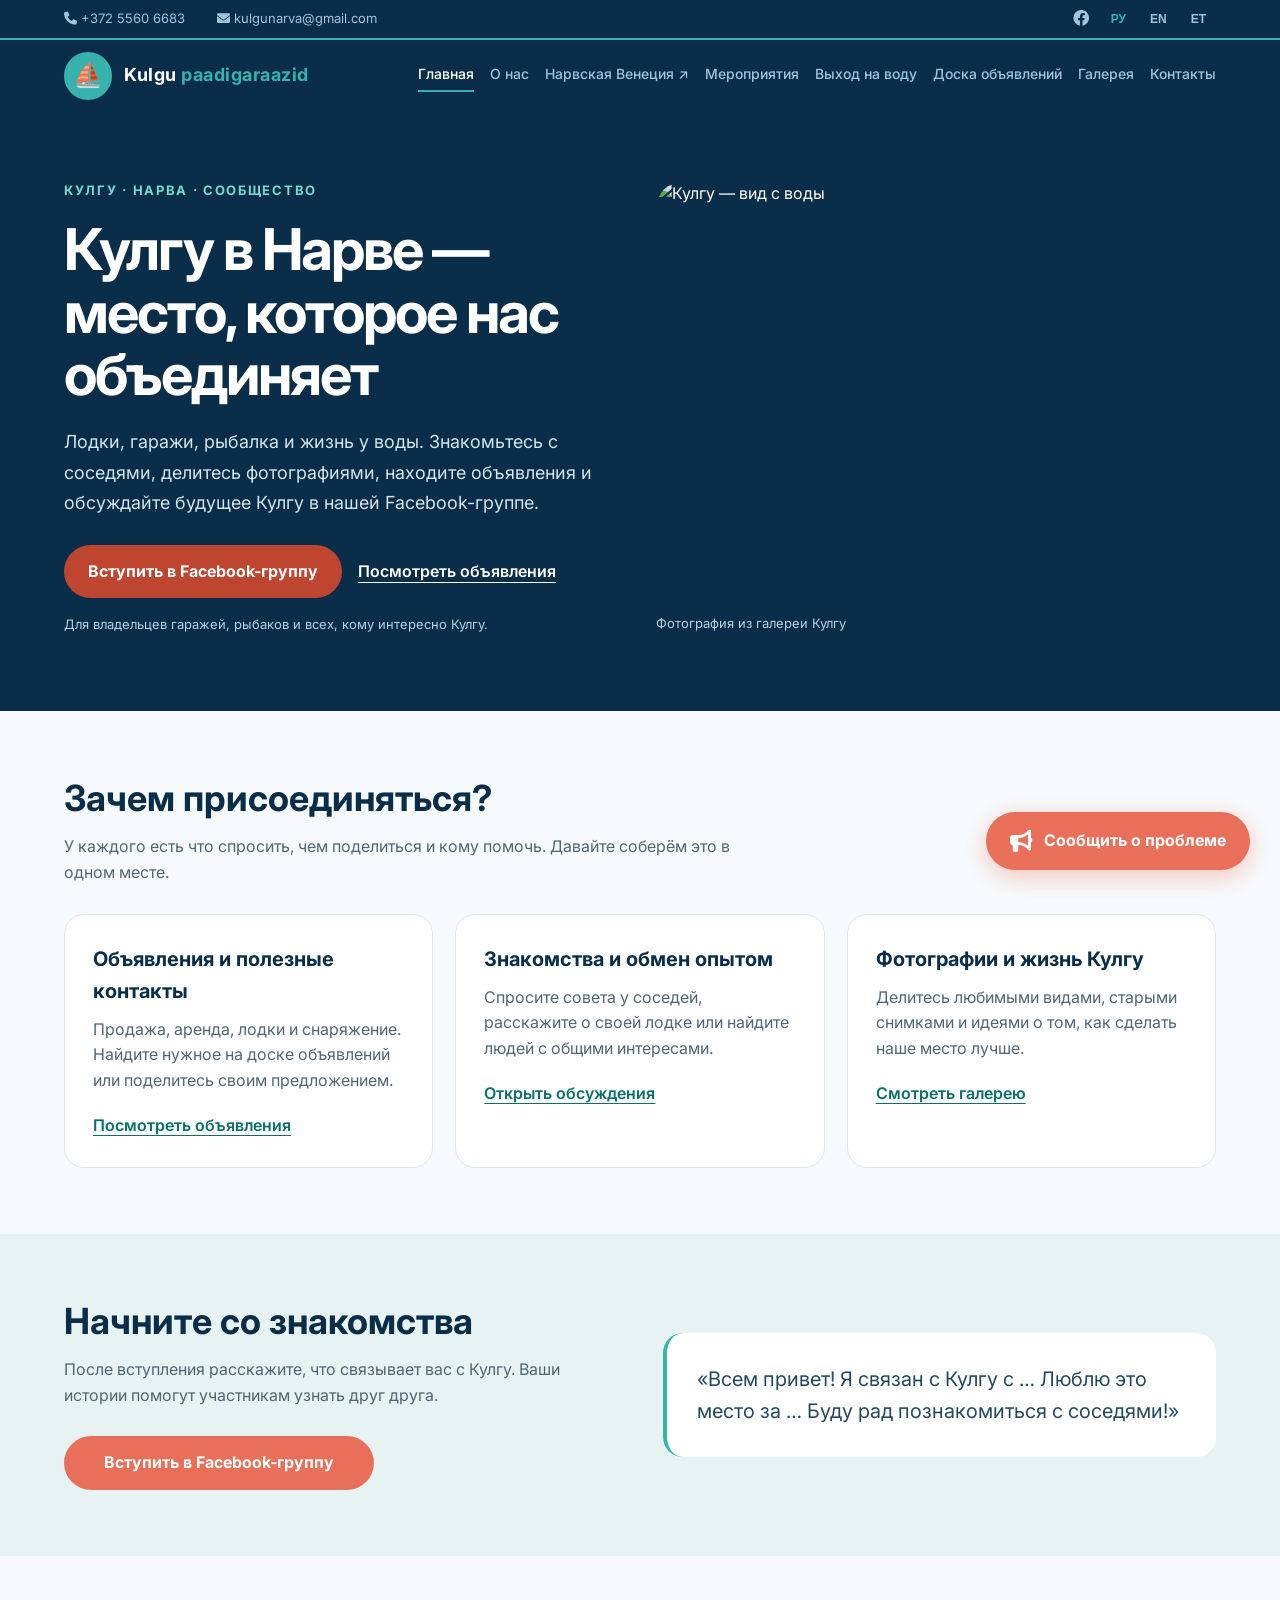
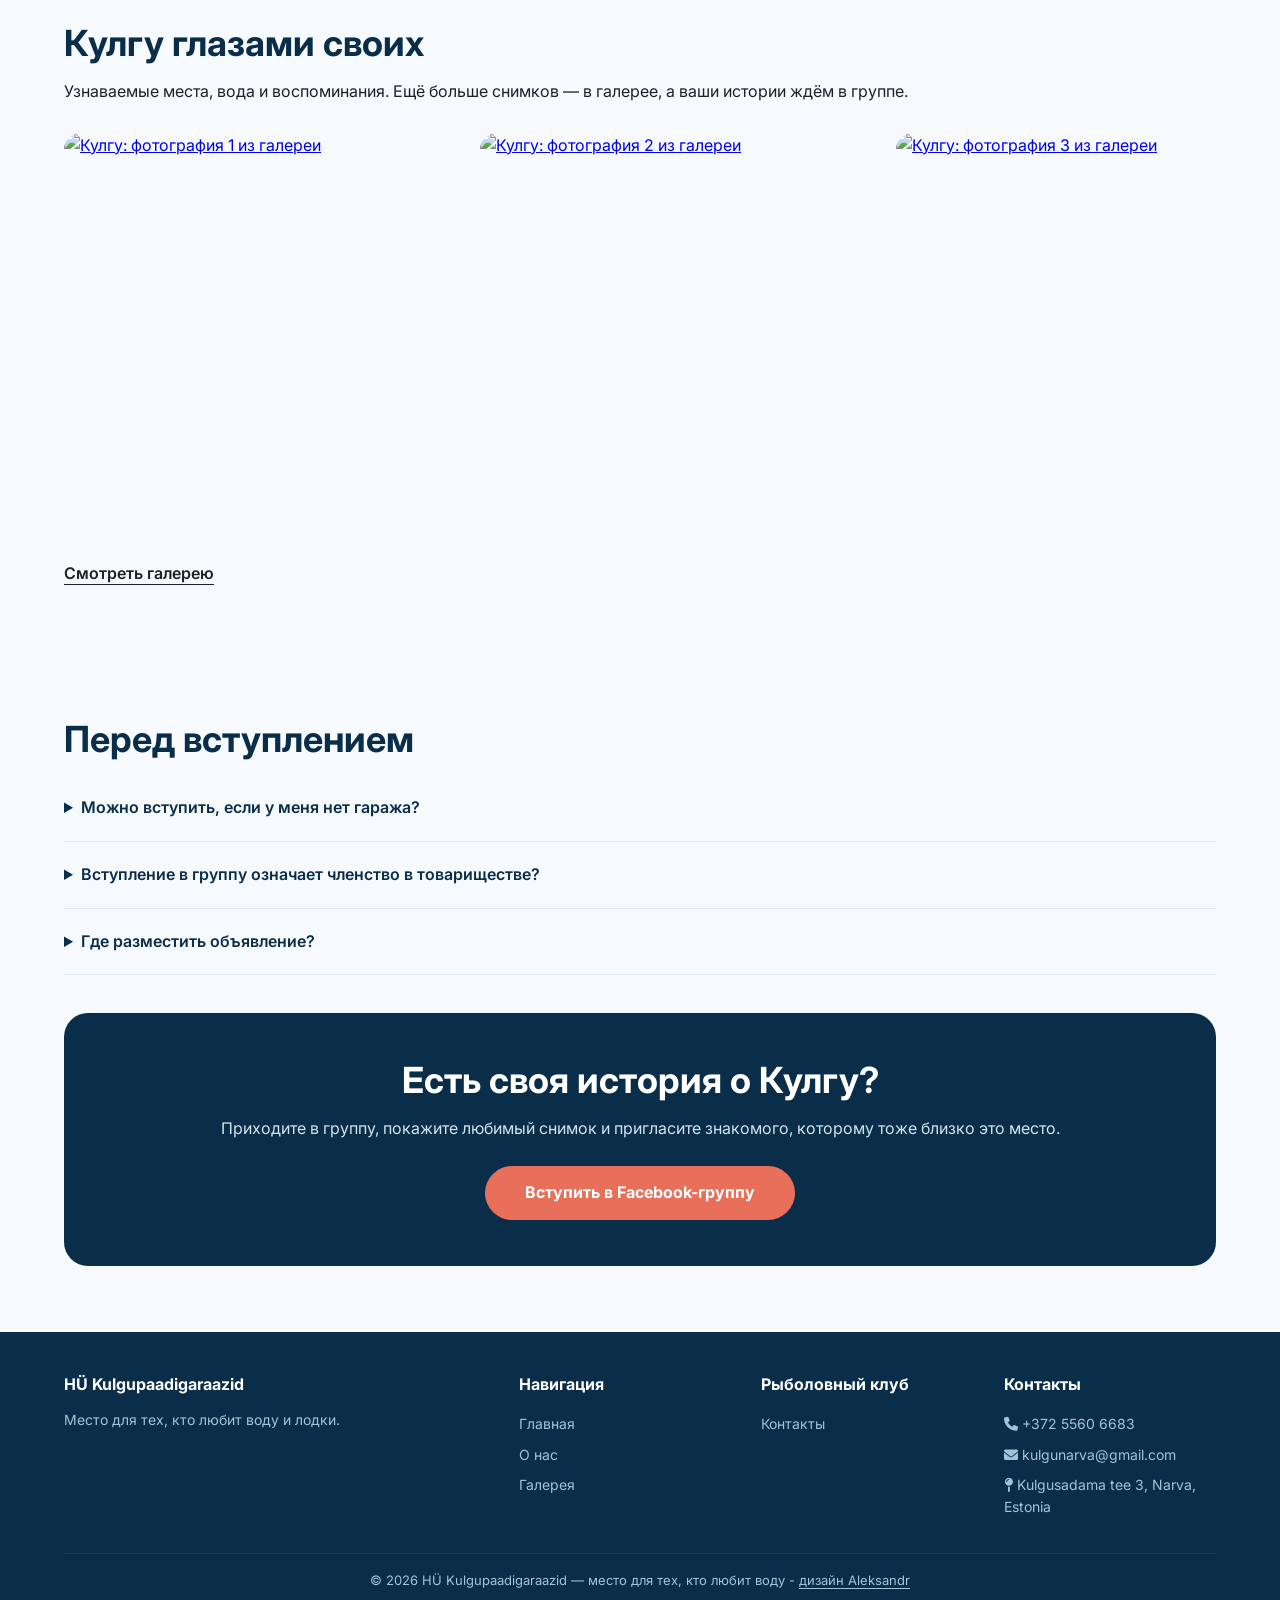
==== commit c52e495c: "Add files via upload" ====
--- a/index.html
+++ b/index.html
@@ -9,7 +9,7 @@
     <link href="https://fonts.googleapis.com/css2?family=Inter:wght@400;500;600;700&display=swap" rel="stylesheet" />
     <link rel="stylesheet" href="https://cdnjs.cloudflare.com/ajax/libs/font-awesome/6.0.0-beta3/css/all.min.css" />
     <link rel="stylesheet" href="style.css" />
-<link rel="stylesheet" href="community.css"><meta name="description" content="Кулгу в Нарве: лодочные гаражи, рыбалка и жизнь у воды. Вступайте в Facebook-группу, смотрите фотографии и объявления, знакомьтесь с соседями."><meta name="robots" content="index, follow, max-image-preview:large"><link rel="canonical" href="https://kulgunarva.ee/"><meta property="og:type" content="website"><meta property="og:site_name" content="Kulgu Narva"><meta property="og:title" content="Кулгу, Нарва — лодочные гаражи и сообщество"><meta property="og:description" content="Кулгу в Нарве: лодочные гаражи, рыбалка и жизнь у воды. Вступайте в Facebook-группу, смотрите фотографии и объявления, знакомьтесь с соседями."><meta property="og:url" content="https://kulgunarva.ee/"><meta property="og:image" content="https://kulgunarva.ee/img/2.jpg"><meta name="twitter:card" content="summary_large_image"><script type="application/ld+json" id="site-schema">{"@context":"https://schema.org","@graph":[{"@type":"WebSite","@id":"https://kulgunarva.ee/#website","url":"https://kulgunarva.ee/","name":"Kulgu Narva","inLanguage":["ru","et","en"],"about":{"@type":"Place","name":"Kulgu","address":{"@type":"PostalAddress","addressLocality":"Narva","addressCountry":"EE"}}},{"@type":"WebPage","@id":"https://kulgunarva.ee/#page","url":"https://kulgunarva.ee/","name":"Кулгу, Нарва — лодочные гаражи и сообщество","description":"Кулгу в Нарве: лодочные гаражи, рыбалка и жизнь у воды. Вступайте в Facebook-группу, смотрите фотографии и объявления, знакомьтесь с соседями.","inLanguage":"ru","isPartOf":{"@id":"https://kulgunarva.ee/#website"}}]}</script><script src="search-meta.js" defer></script><script src="coop-events-data.js" defer></script><script src="coop-events.js" defer></script><link rel="stylesheet" href="coop-events.css"></head>
+<link rel="stylesheet" href="community.css"><meta name="description" content="Кулгу в Нарве: лодочные гаражи, рыбалка и жизнь у воды. Вступайте в Facebook-группу, смотрите фотографии и объявления, знакомьтесь с соседями."><meta name="robots" content="index, follow, max-image-preview:large"><link rel="canonical" href="https://kulgunarva.ee/"><meta property="og:type" content="website"><meta property="og:site_name" content="Kulgu Narva"><meta property="og:title" content="Кулгу, Нарва — лодочные гаражи и сообщество"><meta property="og:description" content="Кулгу в Нарве: лодочные гаражи, рыбалка и жизнь у воды. Вступайте в Facebook-группу, смотрите фотографии и объявления, знакомьтесь с соседями."><meta property="og:url" content="https://kulgunarva.ee/"><meta property="og:image" content="https://kulgunarva.ee/img/2.jpg"><meta name="twitter:card" content="summary_large_image"><script type="application/ld+json" id="site-schema">{"@context":"https://schema.org","@graph":[{"@type":"WebSite","@id":"https://kulgunarva.ee/#website","url":"https://kulgunarva.ee/","name":"Kulgu Narva","inLanguage":["ru","et","en"],"about":{"@type":"Place","name":"Kulgu","address":{"@type":"PostalAddress","addressLocality":"Narva","addressCountry":"EE"}}},{"@type":"WebPage","@id":"https://kulgunarva.ee/#page","url":"https://kulgunarva.ee/","name":"Кулгу, Нарва — лодочные гаражи и сообщество","description":"Кулгу в Нарве: лодочные гаражи, рыбалка и жизнь у воды. Вступайте в Facebook-группу, смотрите фотографии и объявления, знакомьтесь с соседями.","inLanguage":"ru","isPartOf":{"@id":"https://kulgunarva.ee/#website"}}]}</script><script src="search-meta.js" defer></script><script src="coop-events-data.js" defer></script><script src="coop-events.js" defer></script><link rel="stylesheet" href="coop-events.css"><script src="water-guide.js" defer></script></head>
 <body>
 
     <!-- ===== TOP BAR ===== -->
@@ -46,10 +46,10 @@
                 <a href="index.html#community" data-key="nav_about">О нас</a>
                 <a href="https://narvavenice.ee/" target="_blank" rel="noopener noreferrer" data-coop="navVenice">Нарвская Венеция ↗</a>
                 <a href="events.html" data-coop="navEvents">Мероприятия</a>
+                <a href="water.html" data-water="nav">Выход на воду</a>
                 <a href="board.html" data-key="nav_board">Доска объявлений</a>
                 <a href="gallery.html" data-key="nav_gallery">Галерея</a>
-                <a href="contacts.html" data-key="nav_contacts">Контакты</a>
-            </nav>
+                <a href="contacts.html" data-key="nav_contacts">Контакты</a></nav>
         </div>
     </header>
 
@@ -101,7 +101,7 @@
                 nav_gallery: 'Галерея',
                 nav_projects: 'Проекты',
                 nav_members: 'Членам',
-                nav_fishing: 'Рыболовный клуб',
+                nav_fishing: 'Доска объявлений',
                 nav_board: 'Доска объявлений',
                 nav_contacts: 'Контакты',
                 hero_title: 'Товарищество лодочных гаражей',
@@ -148,7 +148,7 @@
                 nav_gallery: 'Gallery',
                 nav_projects: 'Projects',
                 nav_members: 'For Members',
-                nav_fishing: 'Fishing Club',
+                nav_fishing: 'Noticeboard',
                 nav_board: 'Board',
                 nav_contacts: 'Contacts',
                 hero_title: 'Boat Garage Association',
@@ -195,7 +195,7 @@
                 nav_gallery: 'Galerii',
                 nav_projects: 'Projektid',
                 nav_members: 'Liikmetele',
-                nav_fishing: 'Kalastusklubi',
+                nav_fishing: 'Kuulutuste tahvel',
                 nav_board: 'Kuulutuste tahvel',
                 nav_contacts: 'Kontaktid',
                 hero_title: 'Kulgupaadigaraazide ühistu',
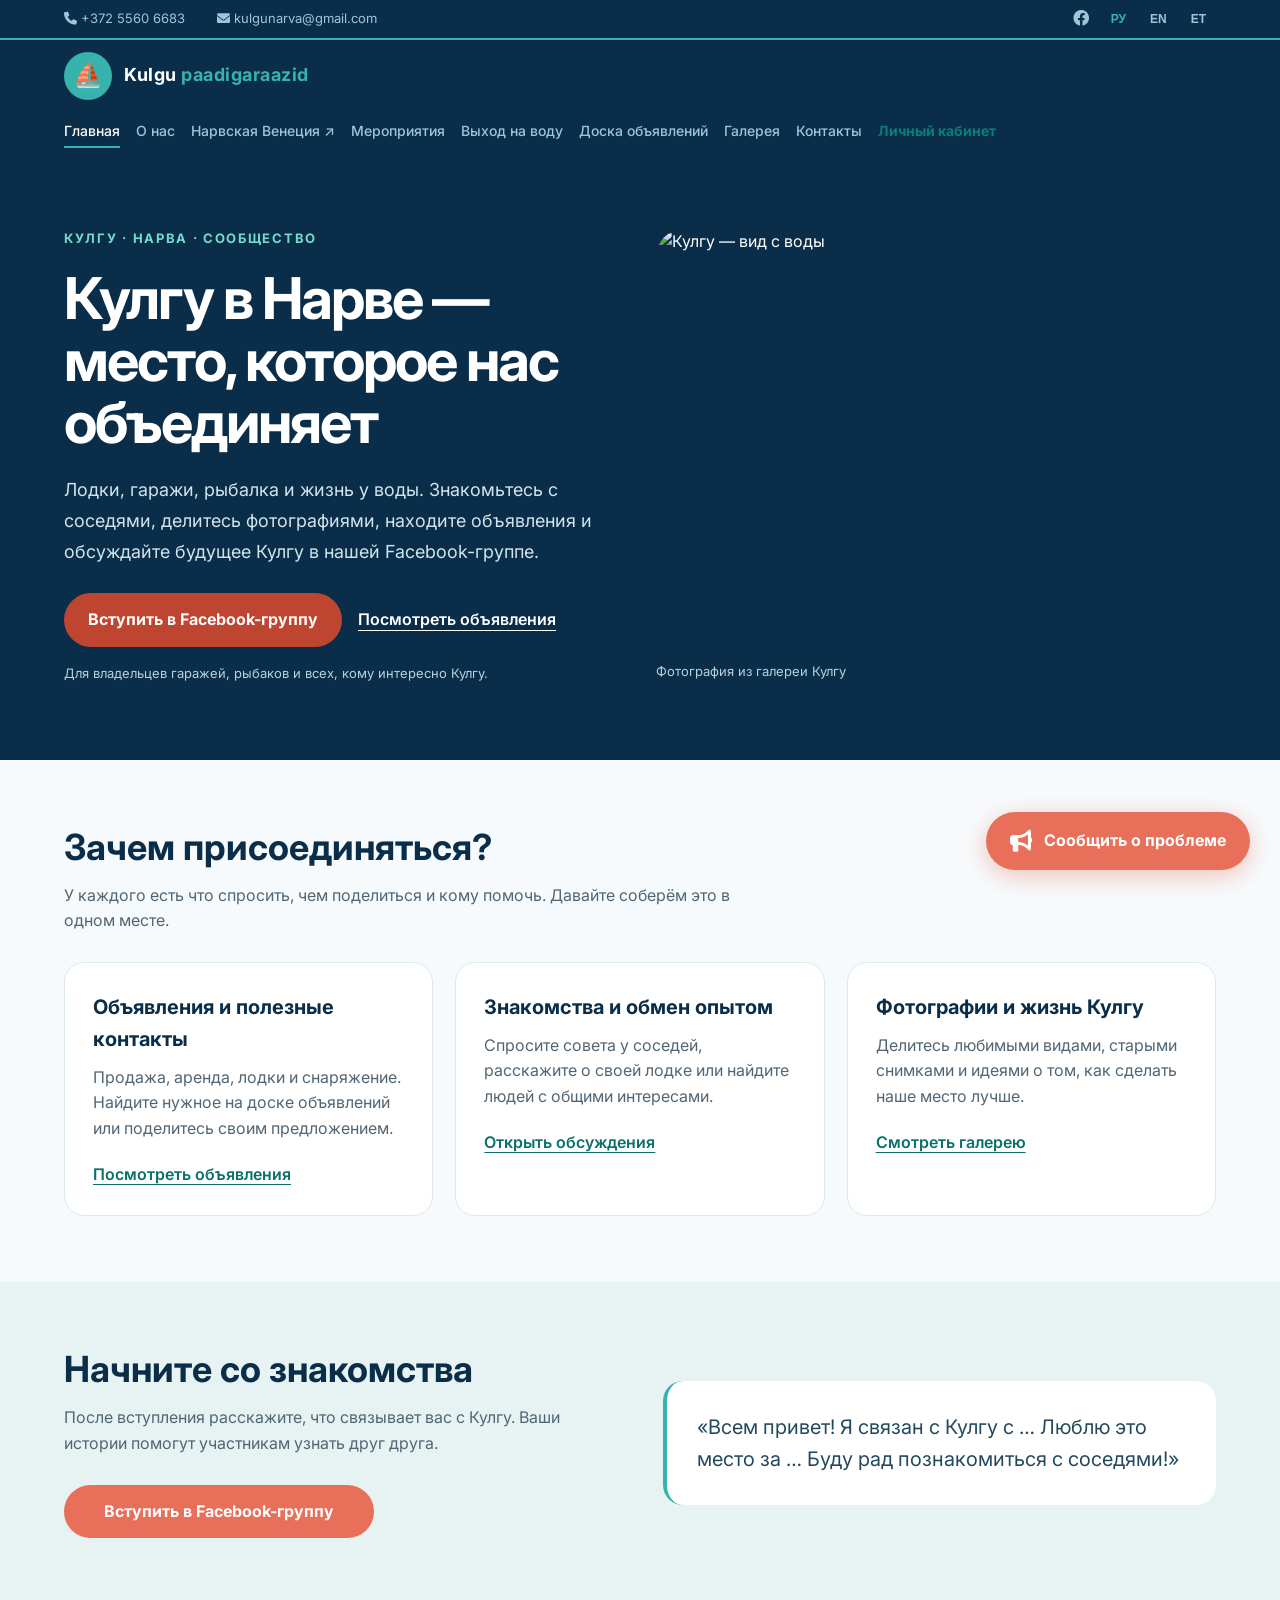
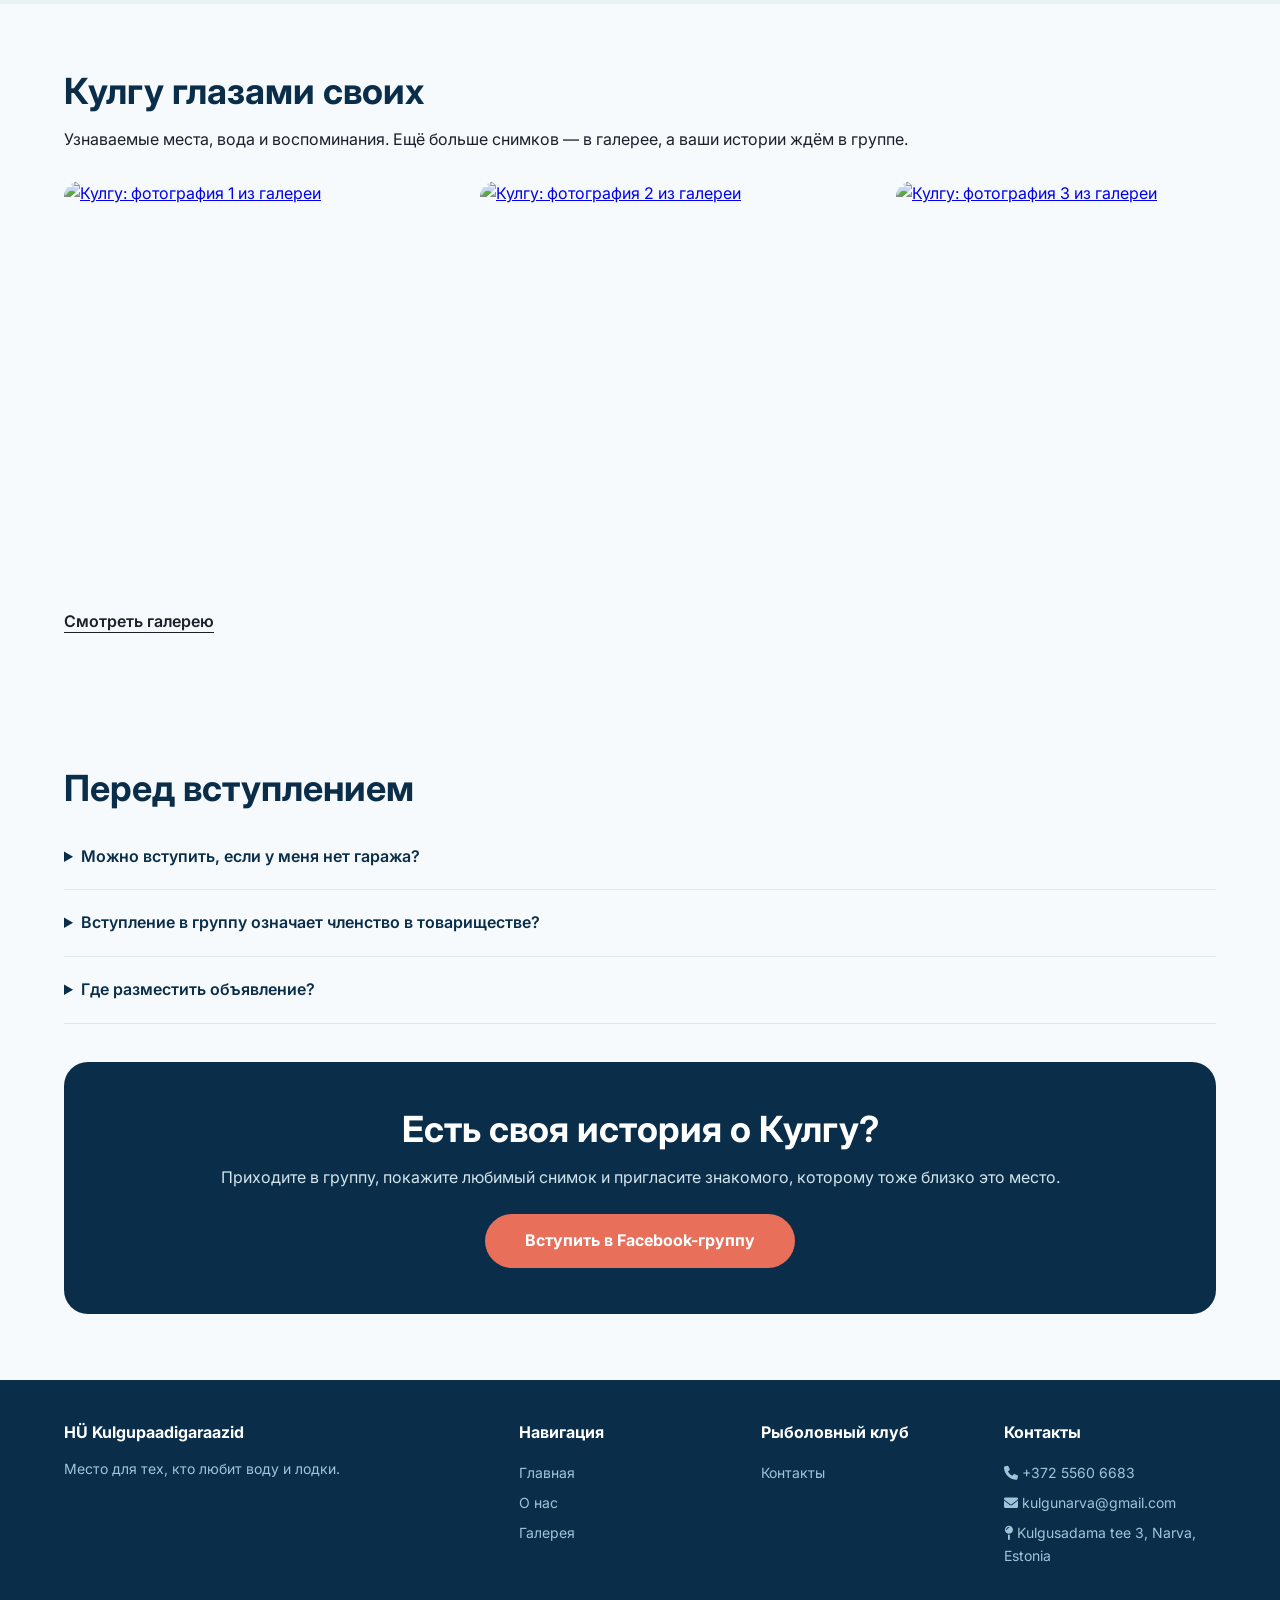
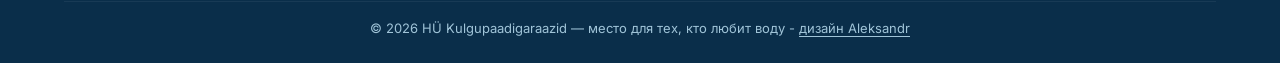
==== commit 1f7c9821: "Add files via upload" ====
--- a/index.html
+++ b/index.html
@@ -49,7 +49,7 @@
                 <a href="water.html" data-water="nav">Выход на воду</a>
                 <a href="board.html" data-key="nav_board">Доска объявлений</a>
                 <a href="gallery.html" data-key="nav_gallery">Галерея</a>
-                <a href="contacts.html" data-key="nav_contacts">Контакты</a></nav>
+                <a href="contacts.html" data-key="nav_contacts">Контакты</a><a href="cabinet.html" data-cabinet-link style="color:#087f7b;font-weight:700">Личный кабинет</a></nav>
         </div>
     </header>
 
@@ -271,5 +271,5 @@
             });
         });
     </script>
-<script src="community.js"></script></body>
+<script src="community.js"></script><script src="cabinet-link.js" defer></script></body>
 </html>
